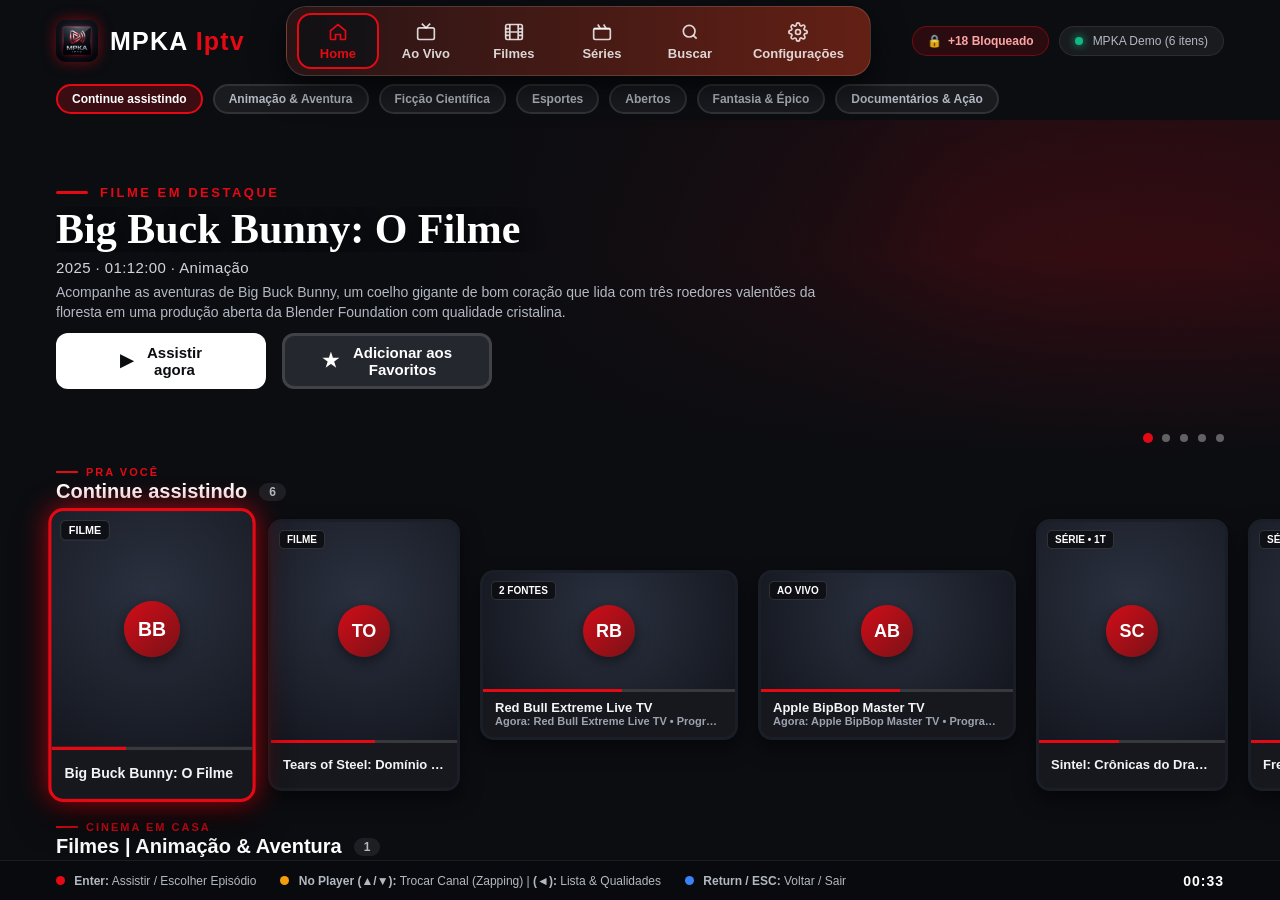
==== index.html @ 84d2d893 "Configure default GitHub OTA repository: mp-lavi/mpka-iptv" ====
<!DOCTYPE html>
<html lang="pt-BR">
<head>
    <meta charset="UTF-8">
    <meta name="viewport" content="width=1920, height=1080, initial-scale=1.0, maximum-scale=1.0, user-scalable=no">
    <title>MPKA Iptv - Smart Player Tizen OS</title>
    <link rel="icon" type="image/png" href="icon.png">
    <link rel="stylesheet" href="css/style.css">
    <!-- API Nativa Samsung Tizen AVPlay (carregada apenas quando rodando em TV Samsung) -->
    <script src="$WEBAPIS/webapis/webapis.js" onerror="window.__noTizenWebapis=true"></script>
    <!-- Biblioteca Hls.js via CDN seguro com fallback para <video> nativo em js/app.js -->
    <script src="https://cdn.jsdelivr.net/npm/hls.js@1.5.15/dist/hls.min.js"></script>
</head>
<body>
    <!-- Container Principal da Aplicação (1920x1080 Tizen Layout) -->
    <div id="app" class="app-container">

        <!-- TOPO COM IDENTIDADE MPKA IPTV + PÍLULA CENTRAL DE NAVEGAÇÃO -->
        <header id="top-bar" class="top-bar">
            <div class="brand">
                <img src="icon.png" alt="MPKA Iptv" class="brand-icon-img" onerror="this.style.display='none'">
                <span class="brand-logo">MPKA <span class="brand-accent">Iptv</span></span>
            </div>

            <!-- Pílula Central de Navegação (Home | Ao Vivo | Filmes | Séries | Buscar | Lista & PIN) -->
            <nav id="top-nav-pill" class="top-nav-pill" aria-label="Navegação Principal">
                <button class="nav-tab active" data-tab="home" data-top-index="0" tabindex="-1">
                    <svg class="tab-svg" viewBox="0 0 24 24" fill="none" stroke="currentColor" stroke-width="2">
                        <path d="M3 10.5L12 3l9 7.5V20a1 1 0 0 1-1 1h-5v-6H9v6H4a1 1 0 0 1-1-1v-9.5z"/>
                    </svg>
                    <span>Home</span>
                </button>

                <button class="nav-tab" data-tab="live" data-top-index="1" tabindex="-1">
                    <svg class="tab-svg" viewBox="0 0 24 24" fill="none" stroke="currentColor" stroke-width="2">
                        <rect x="2" y="7" width="20" height="14" rx="2"/>
                        <path d="M17 2l-5 5-5-5"/>
                    </svg>
                    <span>Ao Vivo</span>
                </button>

                <button class="nav-tab" data-tab="movies" data-top-index="2" tabindex="-1">
                    <svg class="tab-svg" viewBox="0 0 24 24" fill="none" stroke="currentColor" stroke-width="2">
                        <rect x="2" y="3" width="20" height="18" rx="2"/>
                        <path d="M7 3v18M17 3v18M2 8h5M2 12h20M2 16h5M17 8h5M17 16h5"/>
                    </svg>
                    <span>Filmes</span>
                </button>

                <button class="nav-tab" data-tab="series" data-top-index="3" tabindex="-1">
                    <svg class="tab-svg" viewBox="0 0 24 24" fill="none" stroke="currentColor" stroke-width="2">
                        <rect x="2" y="8" width="20" height="13" rx="2"/>
                        <path d="M2 8h20M7 3l3 5M14 3l3 5"/>
                    </svg>
                    <span>Séries</span>
                </button>

                <button class="nav-tab" data-tab="search" data-top-index="4" tabindex="-1">
                    <svg class="tab-svg" viewBox="0 0 24 24" fill="none" stroke="currentColor" stroke-width="2">
                        <circle cx="11" cy="11" r="7"/>
                        <path d="M20 20l-4.35-4.35"/>
                    </svg>
                    <span>Buscar</span>
                </button>

                <button class="nav-tab" data-tab="settings" data-top-index="5" tabindex="-1">
                    <svg class="tab-svg" viewBox="0 0 24 24" fill="none" stroke="currentColor" stroke-width="2">
                        <circle cx="12" cy="12" r="3"/>
                        <path d="M19.4 15a1.65 1.65 0 0 0 .33 1.82l.06.06a2 2 0 1 1-2.83 2.83l-.06-.06a1.65 1.65 0 0 0-1.82-.33 1.65 1.65 0 0 0-1 1.51V21a2 2 0 1 1-4 0v-.09A1.65 1.65 0 0 0 9 19.4a1.65 1.65 0 0 0-1.82.33l-.06.06a2 2 0 1 1-2.83-2.83l.06-.06a1.65 1.65 0 0 0 .33-1.82 1.65 1.65 0 0 0-1.51-1H3a2 2 0 1 1 0-4h.09A1.65 1.65 0 0 0 4.6 9a1.65 1.65 0 0 0-.33-1.82l-.06-.06a2 2 0 1 1 2.83-2.83l.06.06a1.65 1.65 0 0 0 1.82.33H9a1.65 1.65 0 0 0 1-1.51V3a2 2 0 1 1 4 0v.09a1.65 1.65 0 0 0 1 1.51 1.65 1.65 0 0 0 1.82-.33l.06-.06a2 2 0 1 1 2.83 2.83l-.06.06a1.65 1.65 0 0 0-.33 1.82V9c.26.6.77 1.02 1.51 1H21a2 2 0 1 1 0 4h-.09a1.65 1.65 0 0 0-1.51 1z"/>
                    </svg>
                    <span>Configurações</span>
                </button>
            </nav>

            <div class="top-right-status">
                <div id="parental-badge" class="parental-badge" title="Status do Controle Parental (+18)">
                    <span id="parental-icon">🔒</span>
                    <span id="parental-status-text">+18 Bloqueado</span>
                </div>

                <div id="playlist-indicator" class="playlist-indicator" title="Clique para abrir Configurações">
                    <span class="status-dot"></span>
                    <span id="playlist-status-text">MPKA Integrado</span>
                </div>
            </div>
        </header>

        <!-- BARRA DE BUSCA COM TECLADO VIRTUAL ON-SCREEN (D-PAD FRIENDLY PARA SMART TV) -->
        <div id="search-bar-container" class="search-bar-container hidden">
            <div class="search-box-wrapper">
                <span class="search-icon">🔍</span>
                <input
                    type="text"
                    id="search-input"
                    class="search-input"
                    placeholder="Use o teclado na tela abaixo (ou digite) para buscar canais, filmes e séries..."
                    autocomplete="off"
                />
                <span id="search-count-badge" class="search-count-badge">0 resultados</span>
            </div>
            <!-- Teclado Alfanumérico On-Screen para não travar com o IME nativo da TV -->
            <div id="onscreen-keyboard" class="onscreen-keyboard">
                <!-- Gerado dinamicamente em js/app.js -->
            </div>
        </div>

        <!-- BARRA DE FILTRO RÁPIDO DE CATEGORIAS (Pills Horizontais para pular direto p/ Esportes, 4K, etc.) -->
        <div id="category-Jump-bar" class="category-jump-bar">
            <!-- Preenchido dinamicamente por js/app.js -->
        </div>

        <!-- HERO BANNER DINÂMICO (Com Resumo EPG Ao Vivo + Botão Guia EPG / Episódios) -->
        <section id="hero-banner" class="hero-banner">
            <div id="hero-backdrop" class="hero-backdrop"></div>
            <div id="hero-backdrop-image" class="hero-backdrop-image"></div>
            <div class="hero-vignette"></div>

            <div class="hero-content">
                <div class="hero-kicker-row">
                    <span class="kicker-line"></span>
                    <span id="hero-kicker-text" class="kicker-text">EM DESTAQUE</span>
                    <span id="hero-fav-pill" class="hero-fav-pill hidden">★ FAVORITO</span>
                    <span id="hero-resume-pill" class="hero-resume-pill hidden">⏱ CONTINUAR DE ONDE PAROU</span>
                    <span id="hero-adult-pill" class="hero-adult-pill hidden">🔞 CONTEÚDO +18</span>
                </div>

                <h1 id="hero-title" class="hero-title">Big Buck Bunny: O Filme</h1>

                <div id="hero-meta-line" class="hero-meta-line">
                    2025 · 01:12:00 · Animação & Aventura
                </div>

                <!-- Box de Programação EPG em Tempo Real (Visível para Canais Ao Vivo) -->
                <div id="hero-epg-strip" class="hero-epg-strip hidden">
                    <div class="epg-now-row">
                        <span class="epg-tag-now">AGORA</span>
                        <span id="hero-epg-now-title" class="epg-now-title">Programação Ao Vivo</span>
                        <span id="hero-epg-now-time" class="epg-now-time">09:00 - 10:00</span>
                    </div>
                    <div class="epg-bar-track">
                        <div id="hero-epg-bar-fill" class="epg-bar-fill" style="width: 45%;"></div>
                    </div>
                    <div class="epg-next-row">
                        <span class="epg-tag-next">A SEGUIR:</span>
                        <span id="hero-epg-next-title" class="epg-next-title">Próximo Programa</span>
                    </div>
                </div>

                <p id="hero-synopsis" class="hero-synopsis">
                    Navegue pelos canais, filmes e séries com as setas direcionais do controle remoto e pressione OK/Enter para assistir em tela cheia.
                </p>

                <!-- Botões de Ação Estilo Imagem de Referência -->
                <div class="hero-cta-row">
                    <button id="btn-hero-play" class="hero-btn hero-btn-primary" tabindex="-1">
                        <span class="play-triangle">▶</span>
                        <span id="hero-play-btn-text">Assistir<br>agora</span>
                    </button>

                    <button id="btn-hero-secondary" class="hero-btn hero-btn-secondary" tabindex="-1">
                        <span class="info-circle" id="hero-sec-icon">ⓘ</span>
                        <span id="hero-sec-btn-text">Programação<br>& Favoritos</span>
                    </button>
                </div>
            </div>

            <!-- Indicadores de página (dots à direita do Hero) -->
            <div class="hero-dots" id="hero-dots">
                <span class="h-dot active"></span>
                <span class="h-dot"></span>
                <span class="h-dot"></span>
                <span class="h-dot"></span>
                <span class="h-dot"></span>
            </div>
        </section>

        <!-- CORPO: CARROSSÉIS HORIZONTAIS (Rows por Categoria) -->
        <main id="catalog-viewport" class="catalog-viewport">
            <div id="section-loading" class="section-loading hidden">
                <div class="spinner-ring"></div>
                <span id="section-loading-text">Carregando catálogo...</span>
            </div>

            <div id="rows-wrapper" class="rows-wrapper">
                <!-- Preenchido dinamicamente por js/app.js -->
            </div>
        </main>

        <!-- RODAPÉ DE TELEMETRIA DO CONTROLE REMOTO -->
        <footer class="bottom-bar">
            <div class="remote-legend">
                <span><span class="dot red"></span> <strong>Enter:</strong> Assistir / Escolher Episódio</span>
                <span><span class="dot yellow"></span> <strong>No Player (▲/▼):</strong> Trocar Canal (Zapping) | <strong>(◄):</strong> Lista & Qualidades</span>
                <span><span class="dot blue"></span> <strong>Return / ESC:</strong> Voltar / Sair</span>
            </div>
            <div id="clock-display" class="clock-display">--:--</div>
        </footer>
    </div>

    <!-- MODAL DE TEMPORADAS E EPISÓDIOS (AGRUPAMENTO DE SÉRIES) -->
    <div id="series-modal" class="modal-backdrop hidden" aria-hidden="true">
        <div class="series-dialog">
            <div class="series-modal-header">
                <div class="series-header-meta">
                    <span class="epg-modal-kicker">TEMPORADAS & EPISÓDIOS</span>
                    <h2 id="series-modal-title" class="epg-modal-title">Nome da Série</h2>
                    <p id="series-modal-subtitle" class="modal-subtitle">Escolha a temporada acima e pressione Enter no episódio para assistir.</p>
                </div>
                <button id="btn-series-fav" class="modal-btn modal-btn-secondary series-fav-btn">★ Favoritar Série</button>
            </div>

            <!-- Pílulas de Temporadas (T1, T2, T3...) -->
            <div id="series-seasons-bar" class="series-seasons-bar"></div>

            <!-- Lista de Episódios da Temporada Ativa -->
            <div id="series-episodes-list" class="series-episodes-list"></div>

            <div class="epg-modal-actions">
                <button id="btn-series-close" class="modal-btn modal-btn-ghost">
                    Fechar (Voltar / ESC)
                </button>
            </div>
        </div>
    </div>

    <!-- CENTRAL DE CONFIGURAÇÕES (Lista IPTV + EPG + Auto-Atualização GitHub OTA + Controle Parental) -->
    <div id="settings-modal" class="modal-backdrop hidden" aria-hidden="true">
        <div class="modal-dialog settings-dialog-wide">
            <div class="modal-header">
                <div>
                    <h2 class="modal-title">⚙️ Configurações — MPKA Iptv</h2>
                    <p class="modal-subtitle">Gerencie sua Lista IPTV (Ao Vivo, Filmes, Séries & EPG), Controle Parental (+18) e Atualizações Automáticas direto pelo GitHub.</p>
                </div>
                <div class="settings-version-badges">
                    <span id="settings-version-badge" class="modal-badge">Versão v2.3.0</span>
                    <span id="settings-ota-badge" class="modal-badge badge-ota">Fábrica / OTA Pronto</span>
                </div>
            </div>

            <div class="settings-grid">
                <!-- COLUNA ESQUERDA: LISTA IPTV M3U / XTREAM & EPG -->
                <div class="settings-card-panel">
                    <div class="settings-panel-header">
                        <span class="settings-panel-icon">📺</span>
                        <h3 class="settings-panel-title">Lista de Canais IPTV & Guia EPG</h3>
                    </div>

                    <label class="field-label" for="input-m3u-url">1. URL da Lista IPTV (.m3u, .m3u8 ou link curto SS-IPTV / Xtream)</label>
                    <input
                        type="url"
                        id="input-m3u-url"
                        class="modal-input"
                        placeholder="http://ubkeqzg.biz/ss-ts/586960/jxkChq"
                        autocomplete="off"
                    />

                    <label class="field-label" for="input-epg-url">2. URL do Guia de Programação EPG (XMLTV — automático p/ Xtream)</label>
                    <input
                        type="url"
                        id="input-epg-url"
                        class="modal-input"
                        placeholder="http://ubkeqzg.biz:80/xmltv.php?username=586960&password=jxkChq"
                        autocomplete="off"
                    />

                    <label class="field-label" for="input-m3u-raw">3. Ou cole o texto bruto da lista (#EXTM3U / #EXTINF...)</label>
                    <textarea
                        id="input-m3u-raw"
                        class="modal-textarea"
                        rows="2"
                        placeholder="#EXTM3U&#10;#EXTINF:-1 group-title=&quot;Esportes&quot;,Meu Canal&#10;https://meu-stream.com/live.m3u8"
                    ></textarea>

                    <div class="parental-settings-row">
                        <button id="btn-refresh-playlist" class="modal-btn modal-btn-secondary">
                            🔄 Atualizar Lista & EPG Agora
                        </button>
                        <button id="btn-restore-default" class="modal-btn modal-btn-secondary">
                            🎞️ Restaurar Demo
                        </button>
                    </div>
                </div>

                <!-- COLUNA DIREITA: AUTO-ATUALIZAÇÃO GITHUB (OTA) & CONTROLE PARENTAL -->
                <div class="settings-card-panel">
                    <div class="settings-panel-header">
                        <span class="settings-panel-icon">☁️</span>
                        <h3 class="settings-panel-title">Atualização do App (GitHub OTA)</h3>
                    </div>

                    <label class="field-label" for="input-github-repo">Repositório GitHub (Configurado: <code>mp-lavi/mpka-iptv</code>)</label>
                    <input
                        type="url"
                        id="input-github-repo"
                        class="modal-input"
                        value="mp-lavi/mpka-iptv"
                        placeholder="mp-lavi/mpka-iptv"
                        autocomplete="off"
                    />

                    <div class="ota-buttons-stack">
                        <button id="btn-check-ota" class="modal-btn modal-btn-ota">
                            🚀 Buscar e Atualizar App pelo GitHub Agora
                        </button>
                        <div class="parental-settings-row">
                            <button id="btn-toggle-autoota" class="modal-btn modal-btn-secondary">
                                🔁 Auto-Atualizar ao Abrir: ATIVADO
                            </button>
                            <button id="btn-reset-ota" class="modal-btn modal-btn-ghost">
                                🧹 Versão de Fábrica
                            </button>
                        </div>
                    </div>

                    <div class="settings-panel-header settings-panel-divider">
                        <span class="settings-panel-icon">🔞</span>
                        <h3 class="settings-panel-title">Controle Parental (+18)</h3>
                    </div>

                    <div class="parental-settings-row">
                        <button id="btn-change-pin" class="modal-btn modal-btn-secondary">
                            🔑 Alterar PIN (Padrão: 0000)
                        </button>
                        <button id="btn-lock-adult-now" class="modal-btn modal-btn-secondary">
                            🔒 Bloquear +18 Agora
                        </button>
                    </div>
                </div>
            </div>

            <div id="modal-feedback" class="modal-feedback">
                Dica: Use as setas ▲/▼/◄/► para navegar pelas Configurações. Configure seu repositório GitHub para atualizar sem cabos ou PC!
            </div>

            <div class="modal-actions">
                <button id="btn-save-m3u" class="modal-btn modal-btn-primary">
                    💾 Salvar Configurações & Carregar Lista
                </button>
                <button id="btn-close-modal" class="modal-btn modal-btn-ghost">
                    ✖ Fechar Configurações (Voltar)
                </button>
            </div>
        </div>
    </div>

    <!-- MODAL DE PIN DO CONTROLE DE PAIS (TECLADO NUMÉRICO 4 DÍGITOS PARA CONTROLE REMOTO) -->
    <div id="pin-modal" class="modal-backdrop hidden" aria-hidden="true">
        <div class="pin-dialog">
            <div class="pin-lock-badge">🔞 CONTROLE DE PAIS — MPKA IPTV</div>
            <h2 id="pin-modal-title" class="pin-title">Digite o PIN de 4 Dígitos</h2>
            <p id="pin-modal-subtitle" class="pin-subtitle">
                Conteúdo restrito para maiores de 18 anos. Use o teclado na tela ou os números do controle remoto (PIN padrão: <strong>0000</strong>).
            </p>

            <div class="pin-boxes">
                <div class="pin-box" id="pin-box-0"></div>
                <div class="pin-box" id="pin-box-1"></div>
                <div class="pin-box" id="pin-box-2"></div>
                <div class="pin-box" id="pin-box-3"></div>
            </div>

            <div id="pin-error-msg" class="pin-error-msg"></div>

            <div class="pin-keypad" id="pin-keypad">
                <button class="pin-key" data-key="1">1</button>
                <button class="pin-key" data-key="2">2</button>
                <button class="pin-key" data-key="3">3</button>
                <button class="pin-key" data-key="4">4</button>
                <button class="pin-key" data-key="5">5</button>
                <button class="pin-key" data-key="6">6</button>
                <button class="pin-key" data-key="7">7</button>
                <button class="pin-key" data-key="8">8</button>
                <button class="pin-key" data-key="9">9</button>
                <button class="pin-key pin-key-action" data-key="clear">Limpar</button>
                <button class="pin-key" data-key="0">0</button>
                <button class="pin-key pin-key-action" data-key="cancel">Cancelar</button>
            </div>
        </div>
    </div>

    <!-- MODAL DE GUIA DE PROGRAMAÇÃO DETALHADO (EPG DOS CANAIS AO VIVO) -->
    <div id="epg-modal" class="modal-backdrop hidden" aria-hidden="true">
        <div class="epg-dialog">
            <div class="epg-modal-header">
                <div>
                    <span class="epg-modal-kicker">GUIA ELETRÔNICO DE PROGRAMAÇÃO (EPG)</span>
                    <h2 id="epg-modal-channel-title" class="epg-modal-title">Nome do Canal</h2>
                </div>
                <span id="epg-source-badge" class="modal-badge">XMLTV EPG</span>
            </div>

            <div id="epg-schedule-list" class="epg-schedule-list"></div>

            <div class="epg-modal-actions">
                <button id="btn-epg-watch" class="modal-btn modal-btn-primary" data-epg-index="0">
                    ▶ Assistir Canal Agora
                </button>
                <button id="btn-epg-fav" class="modal-btn modal-btn-secondary" data-epg-index="1">
                    ★ Alternar Favorito
                </button>
                <button id="btn-epg-close" class="modal-btn modal-btn-ghost" data-epg-index="2">
                    Fechar Guia (ESC / Return)
                </button>
            </div>
        </div>
    </div>

    <!-- PLAYER DE VÍDEO EM TELA CHEIA (Controles Multimídia Estilo Netflix: Play/Pause, Barra de Tempo, Legendas, Proporção 16:9/Zoom, Zapping e Qualidades) -->
    <div id="player-screen" class="player-screen hidden" aria-hidden="true">
        <!-- Objeto AVPlay Nativo Samsung Tizen -->
        <object id="av-player" type="application/avplayer" class="av-player-object hidden"></object>
        <video id="video-element" class="video-element" playsinline crossorigin="anonymous"></video>

        <!-- Caixa de Legendas Customizadas para TV (Alto Contraste) -->
        <div id="player-subtitle-box" class="player-subtitle-box hidden"></div>

        <!-- Toast Central de Feedback Rápido (Play, Pause, +15s, -15s, Proporção, Legendas) -->
        <div id="player-action-toast" class="player-action-toast hidden">
            <span id="player-toast-icon" class="player-toast-icon">▶</span>
            <span id="player-toast-text" class="player-toast-text">Reproduzindo</span>
        </div>

        <!-- Gaveta Lateral de Zapping Rápido (Abre com Seta ◄ em Canais Ao Vivo ou botão Lista) -->
        <aside id="player-channel-drawer" class="player-channel-drawer hidden">
            <div class="drawer-header">
                <span class="drawer-kicker">TROCA RÁPIDA (ZAPPING)</span>
                <h3 id="drawer-category-title" class="drawer-title">Canais da Categoria</h3>
            </div>
            <div id="drawer-channel-list" class="drawer-channel-list"></div>
            <div class="drawer-footer">Use ▲/▼ e Enter para trocar • ► para fechar</div>
        </aside>

        <!-- Indicador Central de Carregamento / Buffer -->
        <div id="player-spinner" class="player-spinner hidden">
            <div class="spinner-ring"></div>
            <span id="player-spinner-text">Conectando ao stream...</span>
        </div>

        <!-- Overlay de Controles Multimídia Estilo Netflix -->
        <div id="player-overlay" class="player-overlay">
            <div class="player-top-hud">
                <div class="player-top-left">
                    <div class="live-badge" id="player-type-badge">
                        <span class="live-pulse"></span> <span id="player-type-text">AO VIVO</span>
                    </div>
                    <!-- Pílulas de Qualidade (4K / FHD / HD / SD) para o mesmo canal -->
                    <div id="player-variants-bar" class="player-variants-bar"></div>
                </div>
                <div class="player-top-right">
                    <span id="player-aspect-badge" class="engine-badge">PROPORÇÃO: ORIGINAL</span>
                    <span id="player-sub-badge" class="engine-badge">LEGENDA: AUTO</span>
                    <div id="player-engine-tag" class="engine-badge">HLS.JS ENGINE</div>
                </div>
            </div>

            <div class="player-bottom-hud netflix-player-hud">
                <!-- Linha 1: Cabeçalho e Metadados do Filme/Série/Canal -->
                <div class="player-meta-header">
                    <div class="player-channel-meta">
                        <div class="player-channel-Category" id="player-channel-group">CATEGORIA</div>
                        <h2 class="player-channel-title" id="player-channel-name">Nome do Canal</h2>

                        <!-- Linha EPG ou Progresso de Retomada VOD dentro do Player -->
                        <div id="player-epg-info" class="player-epg-info">
                            <span class="player-epg-now" id="player-epg-now">Agora: Programação Ao Vivo</span>
                            <span class="player-epg-next" id="player-epg-next">A seguir: Próximo Programa</span>
                        </div>
                    </div>

                    <div class="player-status-cluster">
                        <div class="player-status-row">
                            <span id="player-buffer-status" class="player-status-pill">Inicializando buffer...</span>
                            <span id="player-resolution-info" class="player-resolution-pill">AUTO ABR</span>
                        </div>
                        <div class="player-exit-notice">
                            <span class="back-icon">↩</span>
                            <span><strong>Voltar</strong> para sair</span>
                        </div>
                    </div>
                </div>

                <!-- Linha 2: Barra de Progresso / Scrubber Estilo Netflix (Para Filmes e Séries VOD) -->
                <div id="player-timeline-row" class="player-timeline-row" tabindex="-1">
                    <span id="player-time-current" class="player-time-label">00:00</span>
                    <div id="player-seekbar-track" class="player-seekbar-track">
                        <div id="player-seekbar-buffer" class="player-seekbar-buffer" style="width: 0%;"></div>
                        <div id="player-seekbar-fill" class="player-seekbar-fill" style="width: 0%;">
                            <span class="player-seekbar-thumb"></span>
                        </div>
                    </div>
                    <span id="player-time-duration" class="player-time-label">00:00</span>
                </div>

                <!-- Linha 3: Barra de Botões Multimídia Interativos (Navegáveis por Setas ◄ / ► e Enter) -->
                <div id="player-controls-bar" class="player-controls-bar">
                    <button id="pbtn-playpause" class="player-ctrl-btn player-ctrl-primary" data-action="playpause">
                        <span id="pbtn-playpause-icon" class="pctrl-icon">⏸</span>
                        <span id="pbtn-playpause-label" class="pctrl-label">Pausar</span>
                    </button>

                    <button id="pbtn-rew" class="player-ctrl-btn" data-action="rewind">
                        <span class="pctrl-icon">⏪</span>
                        <span class="pctrl-label">-15s</span>
                    </button>

                    <button id="pbtn-fwd" class="player-ctrl-btn" data-action="forward">
                        <span class="pctrl-icon">⏩</span>
                        <span class="pctrl-label">+15s</span>
                    </button>

                    <button id="pbtn-restart" class="player-ctrl-btn" data-action="restart">
                        <span class="pctrl-icon">⏮</span>
                        <span class="pctrl-label">Do Início</span>
                    </button>

                    <button id="pbtn-nextep" class="player-ctrl-btn hidden" data-action="nextep">
                        <span class="pctrl-icon">⏭</span>
                        <span class="pctrl-label">Próx. Episódio</span>
                    </button>

                    <button id="pbtn-subtitles" class="player-ctrl-btn" data-action="subtitles">
                        <span class="pctrl-icon">💬</span>
                        <span id="pbtn-subtitles-label" class="pctrl-label">Legendas: Off</span>
                    </button>

                    <button id="pbtn-aspect" class="player-ctrl-btn" data-action="aspect">
                        <span class="pctrl-icon">📐</span>
                        <span id="pbtn-aspect-label" class="pctrl-label">Tela: Original</span>
                    </button>

                    <button id="pbtn-quality" class="player-ctrl-btn" data-action="quality">
                        <span class="pctrl-icon">🎚️</span>
                        <span id="pbtn-quality-label" class="pctrl-label">Fonte / Qualidade</span>
                    </button>

                    <button id="pbtn-drawer" class="player-ctrl-btn" data-action="drawer">
                        <span class="pctrl-icon">📺</span>
                        <span id="pbtn-drawer-label" class="pctrl-label">Lista</span>
                    </button>
                </div>
            </div>
        </div>
    </div>

    <!-- Bootloader OTA (carrega atualizações do GitHub OTA ou arquivos de fábrica) -->
    <script src="js/ota-loader.js"></script>
</body>
</html>
---- css/style.css ----
/**
 * MPKA Iptv - Folha de Estilos Completa (Smart TV 1920x1080)
 * Inclui Dock Superior, Filtro de Categorias, Teclado Virtual de Busca, Modal de Temporadas/Episódios,
 * Gaveta de Zapping no Player, Seletor de Qualidades (4K/FHD/HD/SD) e Controle Parental (+18)
 */

:root {
    --bg-primary: #0b0d11;
    --bg-elevated: #161920;
    --bg-card: #1a1e26;
    --bg-glass: rgba(20, 23, 30, 0.90);
    --accent-red: #e50914;
    --accent-red-glow: rgba(229, 9, 20, 0.72);
    --text-main: #ffffff;
    --text-secondary: #b3b8c2;
    --text-muted: #6b7280;
    --border-subtle: rgba(255, 255, 255, 0.08);
    --radius-sm: 8px;
    --radius-md: 14px;
    --radius-lg: 18px;
    --poster-width: 192px;
    --poster-height: 272px;
    --live-card-width: 258px;
    --live-card-height: 170px;
    --card-gap: 20px;
    --transition-fast: 190ms cubic-bezier(0.22, 1, 0.36, 1);
    --transition-smooth: 300ms cubic-bezier(0.22, 1, 0.36, 1);
}

* {
    box-sizing: border-box;
    margin: 0;
    padding: 0;
    user-select: none;
    -webkit-user-select: none;
}

html, body {
    width: 100vw;
    height: 100vh;
    overflow: hidden;
    background-color: var(--bg-primary);
    color: var(--text-main);
    font-family: 'Segoe UI', Roboto, 'Helvetica Neue', Arial, sans-serif;
    -webkit-font-smoothing: antialiased;
}

.hidden {
    display: none !important;
}

.app-container {
    display: flex;
    flex-direction: column;
    width: 100vw;
    height: 100vh;
    background-color: var(--bg-primary);
    position: relative;
    overflow: hidden;
}

/* ==========================================================================
   BARRA DO TOPO + IDENTIDADE MPKA IPTV + PÍLULA CENTRAL
   ========================================================================== */
.top-bar {
    position: relative;
    height: 82px;
    padding: 0 56px;
    display: flex;
    align-items: center;
    justify-content: space-between;
    z-index: 30;
    background: linear-gradient(180deg, rgba(11, 13, 17, 0.96) 0%, rgba(11, 13, 17, 0.0) 100%);
    flex-shrink: 0;
}

.brand {
    display: flex;
    align-items: center;
    gap: 12px;
}

.brand-icon-img {
    width: 42px;
    height: 42px;
    border-radius: 10px;
    object-fit: cover;
    box-shadow: 0 0 14px rgba(229, 9, 20, 0.5);
}

.brand-logo {
    font-size: 25px;
    font-weight: 900;
    letter-spacing: 1.2px;
    color: #ffffff;
}

.brand-accent {
    color: var(--accent-red);
}

.top-nav-pill {
    display: flex;
    align-items: center;
    gap: 6px;
    padding: 6px 10px;
    border-radius: 20px;
    background: linear-gradient(90deg, rgba(45, 22, 22, 0.88) 0%, rgba(115, 36, 22, 0.85) 100%);
    border: 1px solid rgba(255, 255, 255, 0.14);
    box-shadow: 0 12px 32px rgba(0, 0, 0, 0.65);
    backdrop-filter: blur(12px);
}

.nav-tab {
    display: flex;
    flex-direction: column;
    align-items: center;
    justify-content: center;
    gap: 4px;
    min-width: 82px;
    height: 56px;
    padding: 6px 14px;
    border-radius: 14px;
    background: transparent;
    border: 2.5px solid transparent;
    color: rgba(255, 255, 255, 0.82);
    font-size: 13px;
    font-weight: 600;
    cursor: pointer;
    outline: none;
    transition: transform var(--transition-fast), border-color var(--transition-fast), background-color var(--transition-fast), color var(--transition-fast), box-shadow var(--transition-fast);
}

.tab-svg {
    width: 20px;
    height: 20px;
    stroke: currentColor;
}

.nav-tab.active {
    background: rgba(15, 17, 22, 0.78);
    color: var(--accent-red);
    border-color: var(--accent-red);
}

.nav-tab.focused {
    transform: scale(1.08);
    background: rgba(15, 17, 22, 0.95);
    color: #ffffff;
    border-color: var(--accent-red);
    box-shadow: 0 0 22px var(--accent-red-glow);
}

.top-right-status {
    display: flex;
    align-items: center;
    gap: 10px;
}

.parental-badge {
    display: flex;
    align-items: center;
    gap: 6px;
    background: rgba(229, 9, 20, 0.14);
    border: 1px solid rgba(229, 9, 20, 0.4);
    padding: 7px 14px;
    border-radius: 999px;
    font-size: 12px;
    font-weight: 700;
    color: #fca5a5;
}

.parental-badge.unlocked {
    background: rgba(16, 185, 129, 0.14);
    border-color: rgba(16, 185, 129, 0.45);
    color: #6ee7b7;
}

.playlist-indicator {
    display: flex;
    align-items: center;
    gap: 10px;
    background: rgba(255, 255, 255, 0.06);
    border: 1px solid var(--border-subtle);
    padding: 7px 15px;
    border-radius: 999px;
    font-size: 12px;
    color: var(--text-secondary);
}

.status-dot {
    width: 8px;
    height: 8px;
    border-radius: 50%;
    background-color: #10b981;
    box-shadow: 0 0 8px #10b981;
}

/* ==========================================================================
   BARRA DE BUSCA + TECLADO VIRTUAL ON-SCREEN (SMART TV)
   ========================================================================== */
.search-bar-container {
    padding: 2px 56px 8px 56px;
    z-index: 26;
    display: flex;
    flex-direction: column;
    gap: 8px;
}

.search-box-wrapper {
    display: flex;
    align-items: center;
    gap: 14px;
    background: #141820;
    border: 2px solid rgba(255, 255, 255, 0.15);
    border-radius: var(--radius-md);
    padding: 8px 18px;
}

.search-box-wrapper.focused-within {
    border-color: var(--accent-red);
    box-shadow: 0 0 18px var(--accent-red-glow);
}

.search-input {
    flex: 1;
    background: transparent;
    border: none;
    color: #ffffff;
    font-size: 17px;
    outline: none;
}

.search-count-badge {
    font-size: 12px;
    font-weight: 700;
    color: var(--text-secondary);
    background: rgba(255, 255, 255, 0.08);
    padding: 4px 12px;
    border-radius: 999px;
}

.onscreen-keyboard {
    display: flex;
    flex-wrap: wrap;
    align-items: center;
    gap: 6px;
}

.osk-key {
    min-width: 40px;
    height: 36px;
    padding: 0 10px;
    border-radius: 8px;
    background: #1c212b;
    border: 2px solid rgba(255, 255, 255, 0.1);
    color: #f3f4f6;
    font-size: 13px;
    font-weight: 800;
    cursor: pointer;
    display: flex;
    align-items: center;
    justify-content: center;
    transition: transform var(--transition-fast), background-color var(--transition-fast), border-color var(--transition-fast);
}

.osk-key.osk-wide {
    min-width: 84px;
    background: #252b38;
}

.osk-key.focused {
    transform: scale(1.1);
    background: var(--accent-red);
    border-color: #ffffff;
    box-shadow: 0 0 16px var(--accent-red-glow);
}

/* ==========================================================================
   BARRA DE FILTRO RÁPIDO DE CATEGORIAS (JUMP PILLS)
   ========================================================================== */
.category-jump-bar {
    display: flex;
    align-items: center;
    gap: 10px;
    padding: 2px 56px 6px 56px;
    overflow-x: hidden;
    z-index: 25;
    flex-shrink: 0;
}

.cat-pill {
    padding: 6px 14px;
    border-radius: 999px;
    background: rgba(255, 255, 255, 0.06);
    border: 2px solid rgba(255, 255, 255, 0.1);
    color: var(--text-secondary);
    font-size: 12px;
    font-weight: 700;
    white-space: nowrap;
    cursor: pointer;
    transition: transform var(--transition-fast), border-color var(--transition-fast), background-color var(--transition-fast), color var(--transition-fast);
}

.cat-pill.active {
    background: rgba(229, 9, 20, 0.22);
    border-color: var(--accent-red);
    color: #ffffff;
}

.cat-pill.focused {
    transform: scale(1.08);
    background: var(--accent-red);
    border-color: #ffffff;
    color: #ffffff;
    box-shadow: 0 0 18px var(--accent-red-glow);
}

/* ==========================================================================
   HERO BANNER DINÂMICO + STRIP EPG
   ========================================================================== */
.hero-banner {
    position: relative;
    height: 38vh;
    min-height: 300px;
    max-height: 410px;
    padding: 8px 56px 16px 56px;
    display: flex;
    align-items: center;
    justify-content: space-between;
    overflow: hidden;
    flex-shrink: 0;
}

.hero-backdrop {
    position: absolute;
    inset: 0;
    background: radial-gradient(circle at 75% 25%, rgba(229, 9, 20, 0.38) 0%, rgba(11, 13, 17, 0.98) 72%);
    transition: background 400ms ease;
    z-index: 1;
}

.hero-backdrop-image {
    position: absolute;
    top: -10%;
    right: 0;
    width: 62%;
    height: 120%;
    background-size: cover;
    background-position: center 25%;
    opacity: 0.35;
    filter: blur(2px) saturate(1.15);
    transition: background-image 350ms ease, filter 250ms ease;
    z-index: 1;
}

.hero-backdrop-image.blurred-adult {
    filter: blur(28px) brightness(0.4);
}

.hero-vignette {
    position: absolute;
    inset: 0;
    background: linear-gradient(90deg, #0b0d11 0%, #0b0d11 32%, rgba(11, 13, 17, 0.74) 65%, rgba(11, 13, 17, 0.25) 100%),
                linear-gradient(180deg, rgba(11, 13, 17, 0.3) 0%, rgba(11, 13, 17, 0.0) 40%, #0b0d11 100%);
    z-index: 2;
}

.hero-content {
    position: relative;
    z-index: 3;
    max-width: 66%;
    display: flex;
    flex-direction: column;
    gap: 7px;
}

.hero-kicker-row {
    display: flex;
    align-items: center;
    gap: 12px;
}

.kicker-line {
    width: 32px;
    height: 3px;
    background-color: var(--accent-red);
    border-radius: 2px;
}

.kicker-text {
    font-size: 13px;
    font-weight: 800;
    letter-spacing: 2.5px;
    color: var(--accent-red);
    text-transform: uppercase;
}

.hero-fav-pill {
    background-color: rgba(245, 158, 11, 0.2);
    border: 1px solid #f59e0b;
    color: #fbbf24;
    font-size: 11px;
    font-weight: 800;
    padding: 2px 8px;
    border-radius: 4px;
}

.hero-resume-pill {
    background-color: rgba(16, 185, 129, 0.2);
    border: 1px solid #10b981;
    color: #6ee7b7;
    font-size: 11px;
    font-weight: 800;
    padding: 2px 8px;
    border-radius: 4px;
}

.hero-adult-pill {
    background-color: rgba(229, 9, 20, 0.25);
    border: 1px solid var(--accent-red);
    color: #fca5a5;
    font-size: 11px;
    font-weight: 800;
    padding: 2px 8px;
    border-radius: 4px;
}

.hero-title {
    font-size: 42px;
    font-weight: 900;
    line-height: 1.08;
    color: #ffffff;
    font-family: Georgia, 'Times New Roman', 'Segoe UI', serif;
    text-shadow: 0 6px 24px rgba(0, 0, 0, 0.85);
    white-space: nowrap;
    overflow: hidden;
    text-overflow: ellipsis;
}

.hero-meta-line {
    font-size: 15px;
    font-weight: 500;
    color: #d1d5db;
    letter-spacing: 0.4px;
}

.hero-epg-strip {
    background: rgba(22, 26, 34, 0.84);
    border: 1px solid rgba(255, 255, 255, 0.12);
    border-left: 4px solid var(--accent-red);
    border-radius: 10px;
    padding: 7px 14px;
    display: flex;
    flex-direction: column;
    gap: 4px;
    max-width: 680px;
}

.epg-now-row {
    display: flex;
    align-items: center;
    gap: 10px;
}

.epg-tag-now {
    background: var(--accent-red);
    color: #fff;
    font-size: 10px;
    font-weight: 800;
    padding: 2px 6px;
    border-radius: 4px;
}

.epg-now-title {
    font-size: 14px;
    font-weight: 700;
    color: #ffffff;
    flex: 1;
    white-space: nowrap;
    overflow: hidden;
    text-overflow: ellipsis;
}

.epg-now-time {
    font-size: 12px;
    font-weight: 700;
    color: var(--text-secondary);
}

.epg-bar-track {
    width: 100%;
    height: 4px;
    background: rgba(255, 255, 255, 0.12);
    border-radius: 2px;
    overflow: hidden;
}

.epg-bar-fill {
    height: 100%;
    background: var(--accent-red);
}

.epg-next-row {
    display: flex;
    align-items: center;
    gap: 8px;
    font-size: 12px;
    color: var(--text-secondary);
}

.epg-tag-next {
    font-weight: 800;
    color: #9ca3af;
}

.epg-next-title {
    white-space: nowrap;
    overflow: hidden;
    text-overflow: ellipsis;
}

.hero-synopsis {
    font-size: 14px;
    line-height: 1.38;
    color: var(--text-secondary);
    max-width: 760px;
    display: -webkit-box;
    -webkit-line-clamp: 2;
    -webkit-box-orient: vertical;
    overflow: hidden;
}

.hero-cta-row {
    display: flex;
    align-items: center;
    gap: 16px;
    margin-top: 4px;
}

.hero-btn {
    display: flex;
    align-items: center;
    justify-content: center;
    gap: 14px;
    min-width: 210px;
    height: 56px;
    padding: 0 22px;
    border-radius: 12px;
    border: 3px solid transparent;
    font-size: 15px;
    font-weight: 700;
    line-height: 1.15;
    text-align: center;
    cursor: pointer;
    outline: none;
    transition: transform var(--transition-fast), border-color var(--transition-fast), box-shadow var(--transition-fast);
}

.hero-btn-primary {
    background-color: #ffffff;
    color: #0b0d11;
}

.play-triangle {
    font-size: 17px;
    color: #0b0d11;
}

.hero-btn-secondary {
    background: rgba(45, 48, 56, 0.78);
    color: #ffffff;
    border-color: rgba(255, 255, 255, 0.12);
    backdrop-filter: blur(8px);
}

.info-circle {
    font-size: 19px;
    color: #ffffff;
}

.hero-btn.focused {
    transform: scale(1.08);
    border-color: var(--accent-red);
    box-shadow: 0 0 26px var(--accent-red-glow);
}

.hero-dots {
    position: absolute;
    right: 56px;
    bottom: 20px;
    z-index: 3;
    display: flex;
    align-items: center;
    gap: 10px;
}

.h-dot {
    width: 8px;
    height: 8px;
    border-radius: 50%;
    background: rgba(255, 255, 255, 0.35);
    transition: background-color 200ms ease, transform 200ms ease;
}

.h-dot.active {
    background: var(--accent-red);
    transform: scale(1.25);
}

/* ==========================================================================
   CORPO DE CATEGORIAS (CARROSSÉIS HORIZONTAIS)
   ========================================================================== */
.catalog-viewport {
    flex: 1;
    overflow: hidden;
    position: relative;
    padding: 4px 0 22px 0;
}

.section-loading {
    position: absolute;
    inset: 0;
    z-index: 25;
    background: rgba(11, 13, 17, 0.82);
    backdrop-filter: blur(6px);
    display: flex;
    flex-direction: column;
    align-items: center;
    justify-content: center;
    gap: 14px;
    font-size: 18px;
    font-weight: 600;
    color: #ffffff;
}

.rows-wrapper {
    display: flex;
    flex-direction: column;
    gap: 22px;
    transition: transform var(--transition-smooth);
    will-change: transform;
}

.category-row {
    display: flex;
    flex-direction: column;
    gap: 8px;
}

.row-header {
    display: flex;
    flex-direction: column;
    gap: 2px;
    padding: 0 56px;
}

.row-kicker {
    display: flex;
    align-items: center;
    gap: 8px;
    font-size: 11px;
    font-weight: 800;
    letter-spacing: 2px;
    color: var(--accent-red);
    text-transform: uppercase;
}

.row-kicker::before {
    content: '';
    width: 22px;
    height: 2px;
    background-color: var(--accent-red);
}

.row-title-wrap {
    display: flex;
    align-items: center;
    gap: 12px;
}

.row-title {
    font-size: 20px;
    font-weight: 800;
    color: #ffffff;
}

.row-count {
    font-size: 12px;
    font-weight: 700;
    color: var(--text-secondary);
    background: rgba(255, 255, 255, 0.08);
    padding: 2px 10px;
    border-radius: 999px;
}

.row-lock-pill {
    font-size: 11px;
    font-weight: 800;
    color: #fca5a5;
    background: rgba(229, 9, 20, 0.22);
    border: 1px solid var(--accent-red);
    padding: 2px 8px;
    border-radius: 6px;
}

.row-viewport {
    width: 100%;
    overflow: visible;
    padding: 8px 56px;
}

.row-track {
    display: flex;
    align-items: center;
    gap: var(--card-gap);
    transition: transform var(--transition-smooth);
    will-change: transform;
}

/* ==========================================================================
   CARDS (PÔSTERES, CANAIS AO VIVO COM QUALIDADES E SÉRIES AGRUPADAS)
   ========================================================================== */
.channel-card {
    width: var(--poster-width);
    height: var(--poster-height);
    flex-shrink: 0;
    border-radius: var(--radius-md);
    background-color: var(--bg-card);
    border: 3px solid transparent;
    position: relative;
    overflow: hidden;
    display: flex;
    flex-direction: column;
    justify-content: flex-end;
    cursor: pointer;
    box-shadow: 0 8px 20px rgba(0, 0, 0, 0.55);
    transition: transform var(--transition-fast), border-color var(--transition-fast), box-shadow var(--transition-fast);
}

.channel-card.card-live {
    width: var(--live-card-width);
    height: var(--live-card-height);
}

.channel-card.focused {
    transform: scale(1.08);
    border-color: var(--accent-red);
    box-shadow: 0 0 26px var(--accent-red-glow), 0 14px 32px rgba(0, 0, 0, 0.85);
    z-index: 10;
}

.card-poster-img {
    position: absolute;
    inset: 0;
    width: 100%;
    height: calc(100% - 48px);
    object-fit: cover;
    background: #14171f;
    transition: filter 250ms ease;
}

.channel-card.card-live .card-poster-img {
    object-fit: contain;
    padding: 18px 24px;
    background: radial-gradient(circle at center, #232834 0%, #151820 100%);
}

.channel-card.adult-locked .card-poster-img {
    filter: blur(18px) brightness(0.35);
}

.card-lock-overlay {
    position: absolute;
    top: 0;
    left: 0;
    width: 100%;
    height: calc(100% - 48px);
    z-index: 4;
    display: flex;
    flex-direction: column;
    align-items: center;
    justify-content: center;
    gap: 6px;
    background: rgba(11, 13, 17, 0.55);
    color: #fca5a5;
    font-size: 12px;
    font-weight: 800;
    letter-spacing: 1px;
}

.card-lock-overlay .lock-big-icon {
    font-size: 28px;
}

.card-fallback-art {
    position: absolute;
    top: 0;
    left: 0;
    width: 100%;
    height: calc(100% - 48px);
    display: flex;
    flex-direction: column;
    align-items: center;
    justify-content: center;
    gap: 8px;
    background: radial-gradient(circle at 50% 35%, #2b3140 0%, #14171f 100%);
}

.card-Avatar {
    width: 52px;
    height: 52px;
    border-radius: 50%;
    background: linear-gradient(135deg, rgba(229, 9, 20, 0.9), rgba(130, 15, 20, 0.9));
    display: flex;
    align-items: center;
    justify-content: center;
    font-size: 18px;
    font-weight: 800;
    color: #fff;
    box-shadow: 0 4px 14px rgba(0, 0, 0, 0.5);
}

.card-top-badges {
    position: absolute;
    top: 8px;
    left: 8px;
    right: 8px;
    z-index: 5;
    display: flex;
    align-items: center;
    justify-content: space-between;
    pointer-events: none;
}

.card-pill-tag {
    font-size: 10px;
    font-weight: 800;
    color: #ffffff;
    background: rgba(11, 13, 17, 0.82);
    padding: 3px 7px;
    border-radius: 5px;
    border: 1px solid rgba(255, 255, 255, 0.14);
}

.card-pill-tag.tag-adult {
    background: rgba(229, 9, 20, 0.85);
}

.card-fav-star {
    color: #fbbf24;
    font-size: 16px;
    text-shadow: 0 0 8px rgba(0, 0, 0, 0.9);
}

.card-footer-bar {
    position: relative;
    z-index: 5;
    width: 100%;
    height: 48px;
    background-color: #16181d;
    display: flex;
    flex-direction: column;
    justify-content: center;
    padding: 2px 12px;
}

.card-progress-track {
    position: absolute;
    top: 0;
    left: 0;
    right: 0;
    height: 3px;
    background: rgba(255, 255, 255, 0.14);
}

.card-progress-fill {
    height: 100%;
    background-color: var(--accent-red);
}

.card-title {
    font-size: 13px;
    font-weight: 700;
    color: #f3f4f6;
    white-space: nowrap;
    overflow: hidden;
    text-overflow: ellipsis;
}

.card-epg-subtitle {
    font-size: 11px;
    font-weight: 600;
    color: #9ca3af;
    white-space: nowrap;
    overflow: hidden;
    text-overflow: ellipsis;
}

/* ==========================================================================
   MODAL DE TEMPORADAS E EPISÓDIOS (AGRUPAMENTO DE SÉRIES)
   ========================================================================== */
.series-dialog {
    width: 900px;
    max-height: 84vh;
    background-color: var(--bg-elevated);
    border: 1px solid rgba(255, 255, 255, 0.16);
    border-radius: var(--radius-lg);
    padding: 30px 36px;
    box-shadow: 0 28px 65px rgba(0, 0, 0, 0.92);
    display: flex;
    flex-direction: column;
    gap: 16px;
}

.series-modal-header {
    display: flex;
    align-items: flex-start;
    justify-content: space-between;
    gap: 16px;
}

.series-fav-btn {
    flex: 0 0 auto;
    padding: 10px 18px;
}

.series-seasons-bar {
    display: flex;
    align-items: center;
    gap: 10px;
    overflow-x: auto;
    padding-bottom: 4px;
}

.season-pill {
    padding: 8px 18px;
    border-radius: 10px;
    background: #232834;
    border: 2px solid rgba(255, 255, 255, 0.1);
    color: #e5e7eb;
    font-size: 14px;
    font-weight: 800;
    cursor: pointer;
    white-space: nowrap;
    transition: transform var(--transition-fast), border-color var(--transition-fast), background-color var(--transition-fast);
}

.season-pill.active {
    background: rgba(229, 9, 20, 0.24);
    border-color: var(--accent-red);
    color: #ffffff;
}

.season-pill.focused {
    transform: scale(1.07);
    background: var(--accent-red);
    border-color: #ffffff;
    box-shadow: 0 0 18px var(--accent-red-glow);
}

.series-episodes-list {
    display: flex;
    flex-direction: column;
    gap: 8px;
    max-height: 390px;
    overflow-y: auto;
    padding-right: 6px;
}

.episode-row-btn {
    display: flex;
    align-items: center;
    justify-content: space-between;
    padding: 13px 18px;
    border-radius: 12px;
    background: rgba(255, 255, 255, 0.04);
    border: 2px solid rgba(255, 255, 255, 0.08);
    color: #ffffff;
    text-align: left;
    cursor: pointer;
    transition: transform var(--transition-fast), border-color var(--transition-fast), background-color var(--transition-fast);
}

.episode-row-btn.focused {
    transform: scale(1.02);
    background: rgba(229, 9, 20, 0.22);
    border-color: var(--accent-red);
    box-shadow: 0 0 18px var(--accent-red-glow);
}

.ep-left {
    display: flex;
    align-items: center;
    gap: 14px;
}

.ep-number-badge {
    background: #252b38;
    color: #fca5a5;
    font-size: 12px;
    font-weight: 800;
    padding: 5px 10px;
    border-radius: 8px;
}

.ep-title-text {
    font-size: 16px;
    font-weight: 700;
}

.ep-watched-tag {
    font-size: 12px;
    font-weight: 700;
    color: #10b981;
}

/* ==========================================================================
   BARRA INFERIOR
   ========================================================================== */
.bottom-bar {
    height: 40px;
    padding: 0 56px;
    background-color: #080a0d;
    border-top: 1px solid var(--border-subtle);
    display: flex;
    align-items: center;
    justify-content: space-between;
    font-size: 12px;
    color: var(--text-secondary);
    z-index: 20;
    flex-shrink: 0;
}

.remote-legend {
    display: flex;
    align-items: center;
    gap: 24px;
}

.dot {
    display: inline-block;
    width: 9px;
    height: 9px;
    border-radius: 50%;
    margin-right: 6px;
}

.dot.red { background-color: var(--accent-red); }
.dot.yellow { background-color: #f59e0b; }
.dot.blue { background-color: #3b82f6; }

.clock-display {
    font-size: 14px;
    font-weight: 700;
    color: var(--text-main);
    letter-spacing: 1px;
}

/* ==========================================================================
   MODAIS DE CONFIGURAÇÕES, PIN E EPG
   ========================================================================== */
.modal-backdrop {
    position: fixed;
    inset: 0;
    background: rgba(8, 10, 14, 0.88);
    backdrop-filter: blur(8px);
    display: flex;
    align-items: center;
    justify-content: center;
    z-index: 100;
}

.modal-dialog {
    width: 860px;
    background-color: var(--bg-elevated);
    border: 1px solid rgba(255, 255, 255, 0.14);
    border-radius: var(--radius-lg);
    padding: 28px 36px;
    box-shadow: 0 28px 65px rgba(0, 0, 0, 0.85);
    display: flex;
    flex-direction: column;
    gap: 15px;
}

.settings-dialog-wide {
    width: 1220px;
    max-width: 94vw;
    padding: 24px 32px;
    gap: 14px;
}

.settings-version-badges {
    display: flex;
    align-items: center;
    gap: 10px;
    flex-shrink: 0;
}

.badge-ota {
    background: rgba(16, 185, 129, 0.18);
    border-color: #10b981;
    color: #6ee7b7;
}

.settings-grid {
    display: grid;
    grid-template-columns: 1.08fr 0.92fr;
    gap: 20px;
    align-items: stretch;
}

.settings-card-panel {
    background: rgba(255, 255, 255, 0.03);
    border: 1px solid rgba(255, 255, 255, 0.09);
    border-radius: 14px;
    padding: 16px 20px;
    display: flex;
    flex-direction: column;
    gap: 9px;
}

.settings-panel-header {
    display: flex;
    align-items: center;
    gap: 10px;
    margin-bottom: 2px;
}

.settings-panel-divider {
    margin-top: 8px;
    padding-top: 10px;
    border-top: 1px solid rgba(255, 255, 255, 0.08);
}

.settings-panel-icon {
    font-size: 18px;
}

.settings-panel-title {
    font-size: 16px;
    font-weight: 800;
    color: #ffffff;
    letter-spacing: 0.3px;
}

.ota-buttons-stack {
    display: flex;
    flex-direction: column;
    gap: 8px;
    margin-top: 2px;
}

.modal-btn-ota {
    background: linear-gradient(135deg, #2563eb, #1d4ed8);
    color: #ffffff;
    border-color: rgba(147, 197, 253, 0.35);
    box-shadow: 0 6px 18px rgba(37, 99, 235, 0.35);
}

.modal-header {
    display: flex;
    align-items: flex-start;
    justify-content: space-between;
    gap: 16px;
}

.modal-title {
    font-size: 23px;
    font-weight: 800;
    color: #ffffff;
    margin-bottom: 4px;
}

.modal-subtitle {
    font-size: 13px;
    color: var(--text-secondary);
    line-height: 1.35;
}

.modal-badge {
    background: rgba(229, 9, 20, 0.2);
    border: 1px solid var(--accent-red);
    color: #ff8080;
    font-size: 12px;
    font-weight: 700;
    padding: 5px 12px;
    border-radius: 6px;
    white-space: nowrap;
}

.modal-body {
    display: flex;
    flex-direction: column;
    gap: 8px;
}

.field-label {
    font-size: 13px;
    font-weight: 700;
    color: #d1d5db;
}

.modal-input,
.modal-textarea {
    width: 100%;
    background-color: #0b0d11;
    border: 2px solid rgba(255, 255, 255, 0.15);
    border-radius: var(--radius-md);
    padding: 10px 14px;
    color: #ffffff;
    font-size: 15px;
    font-family: inherit;
    outline: none;
    transition: border-color var(--transition-fast), box-shadow var(--transition-fast);
}

.modal-textarea {
    resize: none;
    font-family: Consolas, monospace;
    font-size: 13px;
}

.modal-input.focused,
.modal-textarea.focused {
    border-color: var(--accent-red);
    box-shadow: 0 0 18px var(--accent-red-glow);
}

.parental-settings-row {
    display: flex;
    align-items: center;
    gap: 14px;
    margin-top: 4px;
}

.modal-feedback {
    font-size: 13px;
    padding: 9px 14px;
    border-radius: var(--radius-sm);
    background: rgba(255, 255, 255, 0.05);
    color: var(--text-secondary);
}

.modal-feedback.success {
    background: rgba(16, 185, 129, 0.15);
    border: 1px solid #10b981;
    color: #6ee7b7;
}

.modal-feedback.error {
    background: rgba(229, 9, 20, 0.18);
    border: 1px solid var(--accent-red);
    color: #fca5a5;
}

.modal-actions {
    display: flex;
    align-items: center;
    gap: 14px;
}

.modal-btn {
    flex: 1;
    padding: 12px 18px;
    border-radius: var(--radius-md);
    font-size: 14px;
    font-weight: 700;
    border: 2px solid transparent;
    cursor: pointer;
    outline: none;
    transition: transform var(--transition-fast), border-color var(--transition-fast), box-shadow var(--transition-fast);
}

.modal-btn-primary {
    background-color: var(--accent-red);
    color: #ffffff;
}

.modal-btn-secondary {
    background-color: #262c36;
    color: #e5e7eb;
    border-color: rgba(255, 255, 255, 0.12);
}

.modal-btn-ghost {
    background-color: transparent;
    color: var(--text-secondary);
    border-color: rgba(255, 255, 255, 0.12);
}

.modal-btn.focused {
    transform: scale(1.05);
    border-color: #ffffff;
    box-shadow: 0 0 24px var(--accent-red-glow);
}

/* Modal PIN */
.pin-dialog {
    width: 480px;
    background-color: var(--bg-elevated);
    border: 1px solid rgba(255, 255, 255, 0.16);
    border-radius: var(--radius-lg);
    padding: 32px 36px;
    box-shadow: 0 28px 65px rgba(0, 0, 0, 0.9);
    display: flex;
    flex-direction: column;
    align-items: center;
    text-align: center;
    gap: 14px;
}

.pin-lock-badge {
    background: rgba(229, 9, 20, 0.2);
    border: 1px solid var(--accent-red);
    color: #fca5a5;
    font-size: 12px;
    font-weight: 800;
    padding: 4px 12px;
    border-radius: 999px;
    letter-spacing: 1px;
}

.pin-title { font-size: 24px; font-weight: 800; color: #ffffff; }
.pin-subtitle { font-size: 13px; color: var(--text-secondary); line-height: 1.4; }

.pin-boxes {
    display: flex;
    align-items: center;
    justify-content: center;
    gap: 14px;
    margin: 6px 0;
}

.pin-box {
    width: 56px;
    height: 62px;
    border-radius: 12px;
    background: #0b0d11;
    border: 2px solid rgba(255, 255, 255, 0.2);
    display: flex;
    align-items: center;
    justify-content: center;
    font-size: 28px;
    font-weight: 900;
    color: #ffffff;
}

.pin-box.filled {
    border-color: var(--accent-red);
    box-shadow: 0 0 14px rgba(229, 9, 20, 0.45);
}

.pin-error-msg {
    min-height: 20px;
    font-size: 13px;
    font-weight: 700;
    color: #f87171;
}

.pin-keypad {
    display: grid;
    grid-template-columns: repeat(3, 1fr);
    gap: 10px;
    width: 100%;
    margin-top: 4px;
}

.pin-key {
    height: 54px;
    border-radius: 12px;
    background: #232834;
    border: 2px solid rgba(255, 255, 255, 0.1);
    color: #ffffff;
    font-size: 20px;
    font-weight: 800;
    cursor: pointer;
    outline: none;
    transition: transform var(--transition-fast), border-color var(--transition-fast), background-color var(--transition-fast);
}

.pin-key-action { font-size: 14px; color: var(--text-secondary); background: #1a1e28; }

.pin-key.focused {
    transform: scale(1.08);
    background: var(--accent-red);
    color: #ffffff;
    border-color: #ffffff;
    box-shadow: 0 0 20px var(--accent-red-glow);
}

/* Modal EPG */
.epg-dialog {
    width: 840px;
    max-height: 82vh;
    background-color: var(--bg-elevated);
    border: 1px solid rgba(255, 255, 255, 0.16);
    border-radius: var(--radius-lg);
    padding: 30px 36px;
    box-shadow: 0 28px 65px rgba(0, 0, 0, 0.9);
    display: flex;
    flex-direction: column;
    gap: 16px;
}

.epg-modal-header { display: flex; align-items: flex-start; justify-content: space-between; }
.epg-modal-kicker { font-size: 11px; font-weight: 800; color: var(--accent-red); letter-spacing: 2px; }
.epg-modal-title { font-size: 26px; font-weight: 800; color: #ffffff; margin-top: 4px; }

.epg-schedule-list {
    display: flex;
    flex-direction: column;
    gap: 10px;
    max-height: 410px;
    overflow-y: auto;
    padding-right: 6px;
}

.epg-slot-item {
    display: flex;
    align-items: flex-start;
    gap: 16px;
    padding: 13px 16px;
    border-radius: 12px;
    background: rgba(255, 255, 255, 0.04);
    border: 1px solid rgba(255, 255, 255, 0.08);
}

.epg-slot-item.current-slot {
    background: rgba(229, 9, 20, 0.14);
    border-color: var(--accent-red);
}

.epg-slot-time { min-width: 125px; font-size: 14px; font-weight: 800; color: #fca5a5; padding-top: 2px; }
.epg-slot-info { flex: 1; display: flex; flex-direction: column; gap: 4px; }
.epg-slot-title { font-size: 16px; font-weight: 700; color: #ffffff; }
.epg-slot-desc { font-size: 13px; color: var(--text-secondary); line-height: 1.35; }
.epg-modal-actions { display: flex; align-items: center; gap: 14px; }

/* ==========================================================================
   PLAYER EM TELA CHEIA + GAVETA LATERAL DE ZAPPING + SELETOR DE QUALIDADES
   ========================================================================== */
.player-screen {
    position: fixed;
    inset: 0;
    width: 100vw;
    height: 100vh;
    background-color: #000000;
    z-index: 200;
    display: flex;
    align-items: center;
    justify-content: center;
}

.av-player-object,
.video-element {
    width: 100%;
    height: 100%;
    object-fit: contain;
    background-color: #000000;
}

/* Gaveta Lateral de Zapping (Seta ◄ no Player) */
.player-channel-drawer {
    position: absolute;
    top: 0;
    left: 0;
    bottom: 0;
    width: 410px;
    background: rgba(11, 13, 17, 0.94);
    border-right: 1px solid rgba(255, 255, 255, 0.14);
    backdrop-filter: blur(14px);
    z-index: 220;
    display: flex;
    flex-direction: column;
    padding: 32px 24px;
    gap: 14px;
    box-shadow: 20px 0 50px rgba(0, 0, 0, 0.85);
}

.drawer-kicker {
    font-size: 11px;
    font-weight: 800;
    color: var(--accent-red);
    letter-spacing: 1.8px;
}

.drawer-title {
    font-size: 22px;
    font-weight: 800;
    color: #ffffff;
}

.drawer-channel-list {
    flex: 1;
    overflow-y: auto;
    display: flex;
    flex-direction: column;
    gap: 8px;
    padding-right: 4px;
}

.drawer-ch-item {
    display: flex;
    align-items: center;
    justify-content: space-between;
    padding: 12px 14px;
    border-radius: 10px;
    background: rgba(255, 255, 255, 0.05);
    border: 2px solid transparent;
    color: #e5e7eb;
    font-size: 15px;
    font-weight: 700;
    cursor: pointer;
}

.drawer-ch-item.playing {
    border-color: rgba(229, 9, 20, 0.5);
    background: rgba(229, 9, 20, 0.14);
}

.drawer-ch-item.focused {
    background: var(--accent-red);
    color: #ffffff;
    border-color: #ffffff;
    box-shadow: 0 0 18px var(--accent-red-glow);
}

.drawer-footer {
    font-size: 12px;
    color: var(--text-secondary);
    text-align: center;
    padding-top: 6px;
    border-top: 1px solid var(--border-subtle);
}

.player-spinner {
    position: absolute;
    display: flex;
    flex-direction: column;
    align-items: center;
    gap: 16px;
    z-index: 210;
    background: rgba(17, 20, 24, 0.82);
    padding: 24px 36px;
    border-radius: var(--radius-lg);
    border: 1px solid rgba(255, 255, 255, 0.12);
}

.spinner-ring {
    width: 46px;
    height: 46px;
    border: 4px solid rgba(255, 255, 255, 0.18);
    border-top-color: var(--accent-red);
    border-radius: 50%;
    animation: spin 0.9s linear infinite;
}

@keyframes spin {
    to { transform: rotate(360deg); }
}

.player-overlay {
    position: absolute;
    inset: 0;
    z-index: 205;
    display: flex;
    flex-direction: column;
    justify-content: space-between;
    padding: 36px 56px;
    background: linear-gradient(180deg, rgba(0, 0, 0, 0.85) 0%, transparent 22%, transparent 52%, rgba(0, 0, 0, 0.94) 100%);
    opacity: 1;
    transition: opacity 320ms ease;
    pointer-events: auto;
}

.player-overlay.overlay-hidden {
    opacity: 0;
    pointer-events: none;
}

/* Modos de Proporção de Tela (Aspect Ratio) */
.video-element.aspect-original {
    object-fit: contain;
    transform: scale(1);
}

.video-element.aspect-fill {
    object-fit: fill;
    transform: scale(1);
}

.video-element.aspect-cover {
    object-fit: cover;
    transform: scale(1);
}

.video-element.aspect-cinema {
    object-fit: cover;
    transform: scale(1.14);
}

/* Caixa de Legendas Customizadas para TV (Alto Contraste) */
.player-subtitle-box {
    position: absolute;
    bottom: 130px;
    left: 50%;
    transform: translateX(-50%);
    z-index: 204;
    max-width: 78vw;
    text-align: center;
    padding: 8px 22px;
    border-radius: 8px;
    background: rgba(0, 0, 0, 0.78);
    color: #fef08a;
    font-size: 30px;
    font-weight: 800;
    line-height: 1.35;
    text-shadow: 0 2px 6px rgba(0, 0, 0, 0.95);
    pointer-events: none;
}

/* Toast Central de Ação Rápida (Play/Pause, +15s, -15s, Proporção, Legendas) */
.player-action-toast {
    position: absolute;
    top: 50%;
    left: 50%;
    transform: translate(-50%, -50%);
    z-index: 215;
    display: flex;
    align-items: center;
    gap: 14px;
    padding: 18px 32px;
    border-radius: 999px;
    background: rgba(11, 13, 17, 0.90);
    border: 2px solid rgba(229, 9, 20, 0.75);
    box-shadow: 0 18px 48px rgba(0, 0, 0, 0.85), 0 0 26px rgba(229, 9, 20, 0.35);
    color: #ffffff;
    font-size: 22px;
    font-weight: 800;
    pointer-events: none;
}

.player-toast-icon {
    font-size: 26px;
    color: var(--accent-red);
}

.player-top-hud {
    display: flex;
    align-items: center;
    justify-content: space-between;
}

.player-top-left,
.player-top-right {
    display: flex;
    align-items: center;
    gap: 12px;
}

.live-badge {
    display: flex;
    align-items: center;
    gap: 10px;
    background: rgba(229, 9, 20, 0.92);
    color: #ffffff;
    padding: 6px 16px;
    border-radius: 6px;
    font-size: 14px;
    font-weight: 800;
    letter-spacing: 1px;
}

.live-pulse {
    width: 9px;
    height: 9px;
    border-radius: 50%;
    background-color: #ffffff;
}

.player-variants-bar {
    display: flex;
    align-items: center;
    gap: 8px;
}

.variant-chip {
    padding: 5px 12px;
    border-radius: 6px;
    background: rgba(17, 20, 24, 0.85);
    border: 1.5px solid rgba(255, 255, 255, 0.2);
    color: #9ca3af;
    font-size: 12px;
    font-weight: 800;
}

.variant-chip.active {
    background: #ffffff;
    color: #0b0d11;
    border-color: #ffffff;
}

.engine-badge {
    background: rgba(17, 20, 24, 0.85);
    border: 1px solid rgba(255, 255, 255, 0.2);
    color: #d1d5db;
    font-size: 13px;
    font-weight: 700;
    padding: 6px 14px;
    border-radius: 6px;
    letter-spacing: 0.8px;
}

.player-bottom-hud.netflix-player-hud {
    display: flex;
    flex-direction: column;
    gap: 16px;
    background: rgba(13, 16, 22, 0.90);
    border: 1px solid rgba(255, 255, 255, 0.16);
    border-radius: var(--radius-lg);
    padding: 22px 28px;
    box-shadow: 0 22px 55px rgba(0, 0, 0, 0.85);
    backdrop-filter: blur(12px);
}

.player-meta-header {
    display: flex;
    align-items: flex-start;
    justify-content: space-between;
    gap: 20px;
}

.player-channel-meta {
    display: flex;
    flex-direction: column;
    gap: 4px;
    max-width: 65%;
}

.player-channel-Category {
    font-size: 12px;
    font-weight: 800;
    color: var(--accent-red);
    text-transform: uppercase;
    letter-spacing: 1.2px;
}

.player-channel-title {
    font-size: 26px;
    font-weight: 800;
    color: #ffffff;
    white-space: nowrap;
    overflow: hidden;
    text-overflow: ellipsis;
}

.player-epg-info {
    display: flex;
    align-items: center;
    gap: 18px;
    margin-top: 2px;
    font-size: 14px;
}

.player-epg-now { color: #fbbf24; font-weight: 700; }
.player-epg-next { color: var(--text-secondary); }

.player-status-cluster {
    display: flex;
    flex-direction: column;
    align-items: flex-end;
    gap: 8px;
}

.player-status-row {
    display: flex;
    align-items: center;
    gap: 10px;
}

.player-status-pill { font-size: 13px; color: #10b981; font-weight: 700; }

.player-resolution-pill {
    font-size: 12px;
    font-weight: 800;
    color: #e5e7eb;
    background: rgba(255, 255, 255, 0.10);
    padding: 4px 10px;
    border-radius: 5px;
}

.player-exit-notice {
    display: flex;
    align-items: center;
    gap: 8px;
    background: rgba(229, 9, 20, 0.16);
    border: 1px solid rgba(229, 9, 20, 0.45);
    padding: 5px 14px;
    border-radius: 8px;
    font-size: 13px;
    color: #ffffff;
}

.back-icon { font-size: 16px; color: var(--accent-red); }

/* Barra de Progresso Interativa (Timeline Scrubber Estilo Netflix) */
.player-timeline-row {
    display: flex;
    align-items: center;
    gap: 16px;
    padding: 8px 12px;
    border-radius: 10px;
    border: 2px solid transparent;
    background: rgba(255, 255, 255, 0.03);
    transition: border-color 150ms ease, background-color 150ms ease;
    cursor: pointer;
}

.player-timeline-row.focused {
    border-color: #ffffff;
    background: rgba(229, 9, 20, 0.14);
    box-shadow: 0 0 20px rgba(229, 9, 20, 0.45);
}

.player-time-label {
    min-width: 72px;
    font-size: 15px;
    font-weight: 800;
    color: #f3f4f6;
    font-variant-numeric: tabular-nums;
    text-align: center;
}

.player-seekbar-track {
    position: relative;
    flex: 1;
    height: 10px;
    background: rgba(255, 255, 255, 0.18);
    border-radius: 999px;
    overflow: visible;
}

.player-timeline-row.focused .player-seekbar-track {
    height: 13px;
}

.player-seekbar-buffer {
    position: absolute;
    left: 0;
    top: 0;
    bottom: 0;
    background: rgba(255, 255, 255, 0.32);
    border-radius: 999px;
}

.player-seekbar-fill {
    position: relative;
    height: 100%;
    background: var(--accent-red);
    border-radius: 999px;
    box-shadow: 0 0 12px rgba(229, 9, 20, 0.75);
}

.player-seekbar-thumb {
    position: absolute;
    right: -9px;
    top: 50%;
    transform: translateY(-50%);
    width: 18px;
    height: 18px;
    border-radius: 50%;
    background: #ffffff;
    border: 3px solid var(--accent-red);
    box-shadow: 0 0 12px rgba(229, 9, 20, 0.9);
    transition: transform 150ms ease;
}

.player-timeline-row.focused .player-seekbar-thumb {
    transform: translateY(-50%) scale(1.35);
    background: var(--accent-red);
    border-color: #ffffff;
}

/* Barra de Botões Multimídia do Player */
.player-controls-bar {
    display: flex;
    align-items: center;
    gap: 12px;
    flex-wrap: wrap;
}

.player-ctrl-btn {
    display: flex;
    align-items: center;
    gap: 8px;
    padding: 11px 18px;
    border-radius: 10px;
    background: rgba(255, 255, 255, 0.08);
    border: 2px solid rgba(255, 255, 255, 0.14);
    color: #f3f4f6;
    font-size: 14px;
    font-weight: 800;
    cursor: pointer;
    outline: none;
    transition: transform 140ms ease, background-color 140ms ease, border-color 140ms ease, box-shadow 140ms ease;
}

.player-ctrl-btn.player-ctrl-primary {
    background: rgba(229, 9, 20, 0.85);
    border-color: rgba(255, 255, 255, 0.28);
    color: #ffffff;
}

.player-ctrl-btn.focused {
    transform: scale(1.07);
    background: var(--accent-red);
    color: #ffffff;
    border-color: #ffffff;
    box-shadow: 0 0 22px var(--accent-red-glow);
}

.pctrl-icon {
    font-size: 16px;
}
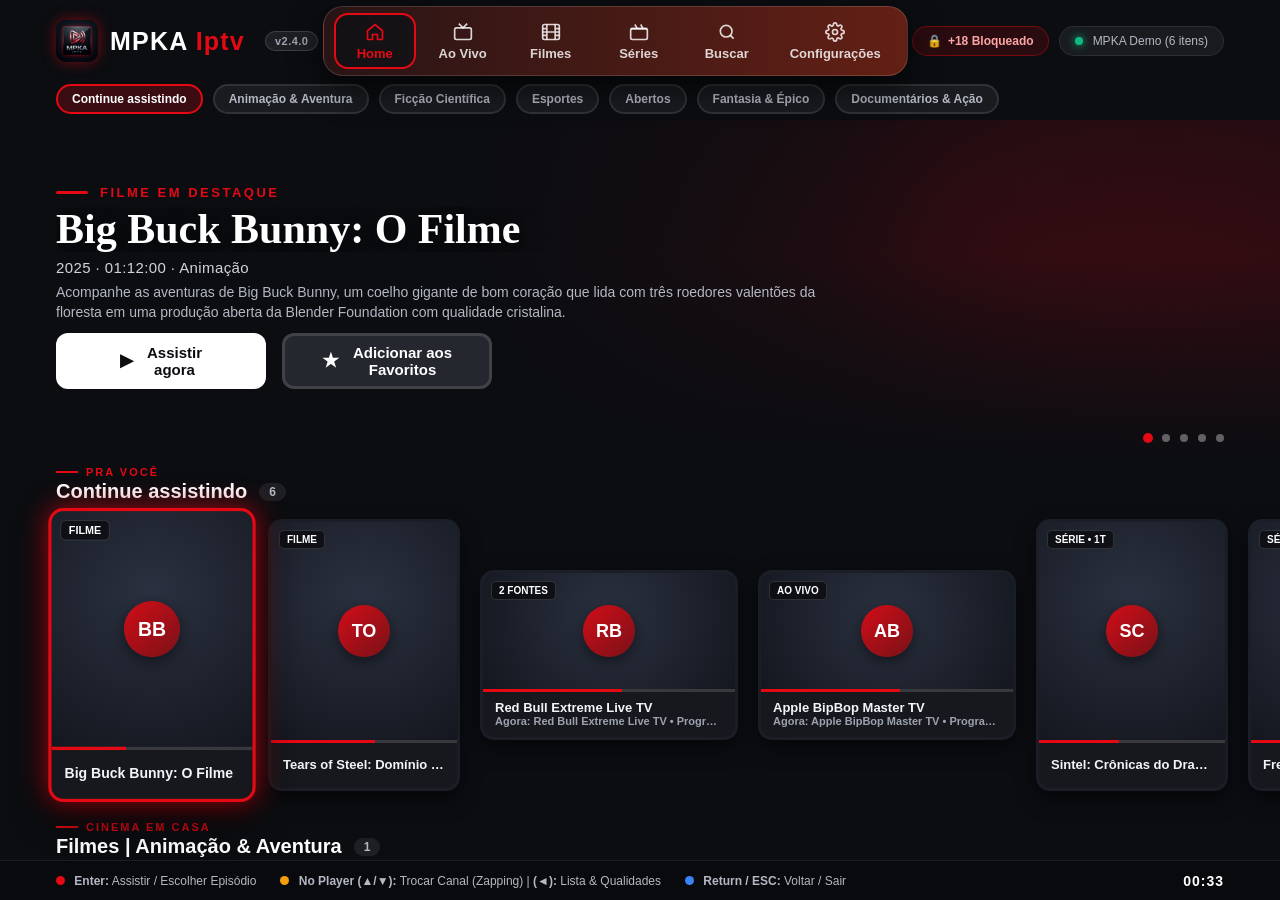
==== commit d625b536: "v2.4.0: Configuracoes simplificadas em abas verticais + Barra do Player estilo Netflix" ====
--- a/index.html
+++ b/index.html
@@ -20,6 +20,7 @@
             <div class="brand">
                 <img src="icon.png" alt="MPKA Iptv" class="brand-icon-img" onerror="this.style.display='none'">
                 <span class="brand-logo">MPKA <span class="brand-accent">Iptv</span></span>
+                <span id="top-version-pill" class="top-version-pill">v2.4.0</span>
             </div>
 
             <!-- Pílula Central de Navegação (Home | Ao Vivo | Filmes | Séries | Buscar | Lista & PIN) -->
@@ -223,121 +224,161 @@
         </div>
     </div>
 
-    <!-- CENTRAL DE CONFIGURAÇÕES (Lista IPTV + EPG + Auto-Atualização GitHub OTA + Controle Parental) -->
+    <!-- CENTRAL DE CONFIGURAÇÕES POR ABAS SIMPLES (Navegação 100% Vertical ▲/▼ + Abas ◄/►) -->
     <div id="settings-modal" class="modal-backdrop hidden" aria-hidden="true">
-        <div class="modal-dialog settings-dialog-wide">
+        <div class="modal-dialog settings-dialog-clean">
             <div class="modal-header">
                 <div>
                     <h2 class="modal-title">⚙️ Configurações — MPKA Iptv</h2>
-                    <p class="modal-subtitle">Gerencie sua Lista IPTV (Ao Vivo, Filmes, Séries & EPG), Controle Parental (+18) e Atualizações Automáticas direto pelo GitHub.</p>
+                    <p class="modal-subtitle">Use <strong>◄ / ►</strong> para trocar de aba e <strong>▲ / ▼</strong> + <strong>OK</strong> para selecionar os botões.</p>
                 </div>
                 <div class="settings-version-badges">
-                    <span id="settings-version-badge" class="modal-badge">Versão v2.3.0</span>
-                    <span id="settings-ota-badge" class="modal-badge badge-ota">Fábrica / OTA Pronto</span>
-                </div>
-            </div>
-
-            <div class="settings-grid">
-                <!-- COLUNA ESQUERDA: LISTA IPTV M3U / XTREAM & EPG -->
-                <div class="settings-card-panel">
-                    <div class="settings-panel-header">
-                        <span class="settings-panel-icon">📺</span>
-                        <h3 class="settings-panel-title">Lista de Canais IPTV & Guia EPG</h3>
-                    </div>
-
-                    <label class="field-label" for="input-m3u-url">1. URL da Lista IPTV (.m3u, .m3u8 ou link curto SS-IPTV / Xtream)</label>
-                    <input
-                        type="url"
-                        id="input-m3u-url"
-                        class="modal-input"
-                        placeholder="http://ubkeqzg.biz/ss-ts/586960/jxkChq"
-                        autocomplete="off"
-                    />
-
-                    <label class="field-label" for="input-epg-url">2. URL do Guia de Programação EPG (XMLTV — automático p/ Xtream)</label>
-                    <input
-                        type="url"
-                        id="input-epg-url"
-                        class="modal-input"
-                        placeholder="http://ubkeqzg.biz:80/xmltv.php?username=586960&password=jxkChq"
-                        autocomplete="off"
-                    />
-
-                    <label class="field-label" for="input-m3u-raw">3. Ou cole o texto bruto da lista (#EXTM3U / #EXTINF...)</label>
-                    <textarea
-                        id="input-m3u-raw"
-                        class="modal-textarea"
-                        rows="2"
-                        placeholder="#EXTM3U&#10;#EXTINF:-1 group-title=&quot;Esportes&quot;,Meu Canal&#10;https://meu-stream.com/live.m3u8"
-                    ></textarea>
-
-                    <div class="parental-settings-row">
-                        <button id="btn-refresh-playlist" class="modal-btn modal-btn-secondary">
-                            🔄 Atualizar Lista & EPG Agora
-                        </button>
-                        <button id="btn-restore-default" class="modal-btn modal-btn-secondary">
-                            🎞️ Restaurar Demo
-                        </button>
-                    </div>
-                </div>
-
-                <!-- COLUNA DIREITA: AUTO-ATUALIZAÇÃO GITHUB (OTA) & CONTROLE PARENTAL -->
-                <div class="settings-card-panel">
-                    <div class="settings-panel-header">
-                        <span class="settings-panel-icon">☁️</span>
-                        <h3 class="settings-panel-title">Atualização do App (GitHub OTA)</h3>
-                    </div>
-
-                    <label class="field-label" for="input-github-repo">Repositório GitHub (Configurado: <code>mp-lavi/mpka-iptv</code>)</label>
-                    <input
-                        type="url"
-                        id="input-github-repo"
-                        class="modal-input"
-                        value="mp-lavi/mpka-iptv"
-                        placeholder="mp-lavi/mpka-iptv"
-                        autocomplete="off"
-                    />
-
-                    <div class="ota-buttons-stack">
-                        <button id="btn-check-ota" class="modal-btn modal-btn-ota">
-                            🚀 Buscar e Atualizar App pelo GitHub Agora
-                        </button>
-                        <div class="parental-settings-row">
-                            <button id="btn-toggle-autoota" class="modal-btn modal-btn-secondary">
-                                🔁 Auto-Atualizar ao Abrir: ATIVADO
-                            </button>
-                            <button id="btn-reset-ota" class="modal-btn modal-btn-ghost">
-                                🧹 Versão de Fábrica
-                            </button>
-                        </div>
-                    </div>
-
-                    <div class="settings-panel-header settings-panel-divider">
-                        <span class="settings-panel-icon">🔞</span>
-                        <h3 class="settings-panel-title">Controle Parental (+18)</h3>
-                    </div>
-
-                    <div class="parental-settings-row">
-                        <button id="btn-change-pin" class="modal-btn modal-btn-secondary">
-                            🔑 Alterar PIN (Padrão: 0000)
-                        </button>
-                        <button id="btn-lock-adult-now" class="modal-btn modal-btn-secondary">
-                            🔒 Bloquear +18 Agora
-                        </button>
-                    </div>
-                </div>
+                    <span id="settings-version-badge" class="modal-badge">Versão v2.4.0</span>
+                    <span id="settings-ota-badge" class="modal-badge badge-ota">GitHub OTA Ativo</span>
+                </div>
+            </div>
+
+            <!-- Barra de Abas Internas das Configurações (Troca com ◄ / ►) -->
+            <div class="settings-tabs-bar" id="settings-tabs-bar">
+                <button class="settings-tab-btn active" data-stab="update">🚀 1. Atualização & Rápido</button>
+                <button class="settings-tab-btn" data-stab="playlist">📺 2. Lista IPTV & EPG</button>
+                <button class="settings-tab-btn" data-stab="parental">🔞 3. Controle Parental (+18)</button>
+            </div>
+
+            <!-- ABA 1: ATUALIZAÇÃO GITHUB & AÇÕES RÁPIDAS (Botões grandes verticais) -->
+            <div id="stab-panel-update" class="settings-tab-panel">
+                <button id="btn-check-ota" class="settings-big-btn settings-big-btn-primary">
+                    <span class="sbtn-left">
+                        <span class="sbtn-icon">🚀</span>
+                        <span class="sbtn-texts">
+                            <strong>Buscar e Instalar Atualização (GitHub)</strong>
+                            <small>Baixa a versão mais nova de mp-lavi/mpka-iptv e reinicia o app</small>
+                        </span>
+                    </span>
+                    <span class="sbtn-badge">ATUALIZAR AGORA</span>
+                </button>
+
+                <button id="btn-refresh-playlist" class="settings-big-btn">
+                    <span class="sbtn-left">
+                        <span class="sbtn-icon">🔄</span>
+                        <span class="sbtn-texts">
+                            <strong>Recarregar Lista de Canais, Filmes, Séries & EPG</strong>
+                            <small>Atualiza todos os canais e programação sem precisar digitar a lista novamente</small>
+                        </span>
+                    </span>
+                    <span class="sbtn-badge">RECARREGAR</span>
+                </button>
+
+                <button id="btn-toggle-autoota" class="settings-big-btn">
+                    <span class="sbtn-left">
+                        <span class="sbtn-icon">🔁</span>
+                        <span class="sbtn-texts">
+                            <strong id="autoota-title-text">Auto-Atualização ao Abrir o App: ATIVADO</strong>
+                            <small>Verifica automaticamente no GitHub sempre que você liga o aplicativo</small>
+                        </span>
+                    </span>
+                    <span id="autoota-pill-badge" class="sbtn-badge badge-green">ATIVADO</span>
+                </button>
+
+                <button id="btn-reset-ota" class="settings-big-btn">
+                    <span class="sbtn-left">
+                        <span class="sbtn-icon">🧹</span>
+                        <span class="sbtn-texts">
+                            <strong>Restaurar Versão de Fábrica (Limpar Cache OTA)</strong>
+                            <small>Volta para a versão base instalada no pacote .wgt da TV</small>
+                        </span>
+                    </span>
+                    <span class="sbtn-badge">RESTAURAR</span>
+                </button>
+            </div>
+
+            <!-- ABA 2: CONFIGURAR LISTA IPTV & EPG (1 item por linha) -->
+            <div id="stab-panel-playlist" class="settings-tab-panel hidden">
+                <label class="field-label" for="input-m3u-url">1. URL da Lista IPTV (.m3u, .m3u8 ou link curto SS-IPTV / Xtream)</label>
+                <input
+                    type="url"
+                    id="input-m3u-url"
+                    class="modal-input"
+                    placeholder="http://ubkeqzg.biz/ss-ts/586960/jxkChq"
+                    autocomplete="off"
+                />
+
+                <label class="field-label" for="input-epg-url">2. URL do Guia EPG (Opcional — automático para listas Xtream)</label>
+                <input
+                    type="url"
+                    id="input-epg-url"
+                    class="modal-input"
+                    placeholder="http://ubkeqzg.biz:80/xmltv.php?username=586960&password=jxkChq"
+                    autocomplete="off"
+                />
+
+                <label class="field-label" for="input-github-repo">3. Repositório GitHub para Atualização OTA</label>
+                <input
+                    type="url"
+                    id="input-github-repo"
+                    class="modal-input"
+                    value="mp-lavi/mpka-iptv"
+                    placeholder="mp-lavi/mpka-iptv"
+                    autocomplete="off"
+                />
+
+                <textarea id="input-m3u-raw" class="modal-textarea hidden" rows="1"></textarea>
+
+                <button id="btn-save-m3u" class="settings-big-btn settings-big-btn-primary">
+                    <span class="sbtn-left">
+                        <span class="sbtn-icon">💾</span>
+                        <span class="sbtn-texts">
+                            <strong>Salvar Lista & Carregar Canais</strong>
+                            <small>Salva os endereços acima na memória da TV e atualiza o catálogo</small>
+                        </span>
+                    </span>
+                    <span class="sbtn-badge">SALVAR</span>
+                </button>
+
+                <button id="btn-restore-default" class="settings-big-btn">
+                    <span class="sbtn-left">
+                        <span class="sbtn-icon">🎞️</span>
+                        <span class="sbtn-texts">
+                            <strong>Restaurar Lista de Demonstração</strong>
+                            <small>Volta para os 6 canais/filmes abertos de teste</small>
+                        </span>
+                    </span>
+                    <span class="sbtn-badge">DEMO</span>
+                </button>
+            </div>
+
+            <!-- ABA 3: CONTROLE PARENTAL (+18) -->
+            <div id="stab-panel-parental" class="settings-tab-panel hidden">
+                <button id="btn-change-pin" class="settings-big-btn">
+                    <span class="sbtn-left">
+                        <span class="sbtn-icon">🔑</span>
+                        <span class="sbtn-texts">
+                            <strong>Alterar Senha PIN de 4 Dígitos (Padrão: 0000)</strong>
+                            <small>Protege categorias e canais adultos (+18 / XXX) com senha</small>
+                        </span>
+                    </span>
+                    <span class="sbtn-badge">ALTERAR PIN</span>
+                </button>
+
+                <button id="btn-lock-adult-now" class="settings-big-btn">
+                    <span class="sbtn-left">
+                        <span class="sbtn-icon">🔒</span>
+                        <span class="sbtn-texts">
+                            <strong>Bloquear Sessão +18 Agora</strong>
+                            <small>Oculta imediatamente os conteúdos adultos até que o PIN seja digitado de novo</small>
+                        </span>
+                    </span>
+                    <span class="sbtn-badge">BLOQUEAR</span>
+                </button>
             </div>
 
             <div id="modal-feedback" class="modal-feedback">
-                Dica: Use as setas ▲/▼/◄/► para navegar pelas Configurações. Configure seu repositório GitHub para atualizar sem cabos ou PC!
+                Use ▲ / ▼ para escolher uma opção e pressione OK. Use ◄ / ► para alternar entre as 3 abas acima.
             </div>
 
             <div class="modal-actions">
-                <button id="btn-save-m3u" class="modal-btn modal-btn-primary">
-                    💾 Salvar Configurações & Carregar Lista
-                </button>
                 <button id="btn-close-modal" class="modal-btn modal-btn-ghost">
-                    ✖ Fechar Configurações (Voltar)
+                    ✖ Fechar Configurações (Tecla Voltar)
                 </button>
             </div>
         </div>
@@ -479,35 +520,28 @@
                     </div>
                 </div>
 
-                <!-- Linha 2: Barra de Progresso / Scrubber Estilo Netflix (Para Filmes e Séries VOD) -->
-                <div id="player-timeline-row" class="player-timeline-row" tabindex="-1">
+                <!-- Linha 2: Barra de Reprodução Estilo Netflix (Botão Play/Pause integrado ao lado da Barra de Duração; ◄ Retrocede / ► Avança / OK Play-Pause) -->
+                <div id="player-timeline-row" class="player-timeline-row focused" tabindex="-1">
+                    <button id="pbtn-playpause" class="netflix-inline-playbtn" data-action="playpause" tabindex="-1">
+                        <span id="pbtn-playpause-icon" class="nplay-icon">⏸</span>
+                        <span id="pbtn-playpause-label" class="sr-only">Pausar</span>
+                    </button>
+
                     <span id="player-time-current" class="player-time-label">00:00</span>
+
                     <div id="player-seekbar-track" class="player-seekbar-track">
                         <div id="player-seekbar-buffer" class="player-seekbar-buffer" style="width: 0%;"></div>
                         <div id="player-seekbar-fill" class="player-seekbar-fill" style="width: 0%;">
                             <span class="player-seekbar-thumb"></span>
                         </div>
                     </div>
+
                     <span id="player-time-duration" class="player-time-label">00:00</span>
-                </div>
-
-                <!-- Linha 3: Barra de Botões Multimídia Interativos (Navegáveis por Setas ◄ / ► e Enter) -->
-                <div id="player-controls-bar" class="player-controls-bar">
-                    <button id="pbtn-playpause" class="player-ctrl-btn player-ctrl-primary" data-action="playpause">
-                        <span id="pbtn-playpause-icon" class="pctrl-icon">⏸</span>
-                        <span id="pbtn-playpause-label" class="pctrl-label">Pausar</span>
-                    </button>
-
-                    <button id="pbtn-rew" class="player-ctrl-btn" data-action="rewind">
-                        <span class="pctrl-icon">⏪</span>
-                        <span class="pctrl-label">-15s</span>
-                    </button>
-
-                    <button id="pbtn-fwd" class="player-ctrl-btn" data-action="forward">
-                        <span class="pctrl-icon">⏩</span>
-                        <span class="pctrl-label">+15s</span>
-                    </button>
-
+                    <span class="netflix-scrub-hint">◄ -10s • OK Play/Pause • +10s ►</span>
+                </div>
+
+                <!-- Linha 3: Opções Inferiores Estilo Netflix (Pressione ▼ para acessar: Do Início, Próx. Episódio, Legendas, Proporção da Tela, Lista) -->
+                <div id="player-controls-bar" class="player-controls-bar netflix-sub-options">
                     <button id="pbtn-restart" class="player-ctrl-btn" data-action="restart">
                         <span class="pctrl-icon">⏮</span>
                         <span class="pctrl-label">Do Início</span>
@@ -530,12 +564,12 @@
 
                     <button id="pbtn-quality" class="player-ctrl-btn" data-action="quality">
                         <span class="pctrl-icon">🎚️</span>
-                        <span id="pbtn-quality-label" class="pctrl-label">Fonte / Qualidade</span>
+                        <span id="pbtn-quality-label" class="pctrl-label">Qualidade</span>
                     </button>
 
                     <button id="pbtn-drawer" class="player-ctrl-btn" data-action="drawer">
                         <span class="pctrl-icon">📺</span>
-                        <span id="pbtn-drawer-label" class="pctrl-label">Lista</span>
+                        <span id="pbtn-drawer-label" class="pctrl-label">Canais</span>
                     </button>
                 </div>
             </div>
--- a/css/style.css
+++ b/css/style.css
@@ -1083,11 +1083,134 @@
     gap: 15px;
 }
 
-.settings-dialog-wide {
-    width: 1220px;
-    max-width: 94vw;
-    padding: 24px 32px;
+.settings-dialog-clean {
+    width: 960px;
+    max-width: 92vw;
+    padding: 26px 34px;
     gap: 14px;
+}
+
+.top-version-pill {
+    font-size: 11px;
+    font-weight: 800;
+    color: #9ca3af;
+    background: rgba(255, 255, 255, 0.08);
+    border: 1px solid rgba(255, 255, 255, 0.14);
+    padding: 3px 9px;
+    border-radius: 999px;
+    margin-left: 8px;
+    letter-spacing: 0.5px;
+}
+
+.settings-tabs-bar {
+    display: flex;
+    align-items: center;
+    gap: 12px;
+    background: #0d1016;
+    padding: 6px;
+    border-radius: 12px;
+    border: 1px solid rgba(255, 255, 255, 0.08);
+}
+
+.settings-tab-btn {
+    flex: 1;
+    padding: 12px 16px;
+    border-radius: 9px;
+    background: transparent;
+    border: 2px solid transparent;
+    color: #9ca3af;
+    font-size: 15px;
+    font-weight: 800;
+    cursor: pointer;
+    transition: all 140ms ease;
+}
+
+.settings-tab-btn.active {
+    background: rgba(229, 9, 20, 0.22);
+    border-color: var(--accent-red);
+    color: #ffffff;
+    box-shadow: 0 0 16px rgba(229, 9, 20, 0.25);
+}
+
+.settings-tab-panel {
+    display: flex;
+    flex-direction: column;
+    gap: 10px;
+    min-height: 290px;
+    justify-content: center;
+}
+
+.settings-big-btn {
+    width: 100%;
+    display: flex;
+    align-items: center;
+    justify-content: space-between;
+    padding: 14px 20px;
+    border-radius: 12px;
+    background: #1b2029;
+    border: 2px solid rgba(255, 255, 255, 0.10);
+    color: #ffffff;
+    text-align: left;
+    cursor: pointer;
+    outline: none;
+    transition: transform 140ms ease, border-color 140ms ease, background-color 140ms ease, box-shadow 140ms ease;
+}
+
+.settings-big-btn-primary {
+    background: linear-gradient(135deg, rgba(229, 9, 20, 0.28), rgba(37, 99, 235, 0.22));
+    border-color: rgba(229, 9, 20, 0.45);
+}
+
+.settings-big-btn.focused {
+    transform: scale(1.025);
+    background: rgba(229, 9, 20, 0.28);
+    border-color: #ffffff;
+    box-shadow: 0 0 24px var(--accent-red-glow);
+}
+
+.sbtn-left {
+    display: flex;
+    align-items: center;
+    gap: 16px;
+}
+
+.sbtn-icon {
+    font-size: 24px;
+    width: 36px;
+    text-align: center;
+}
+
+.sbtn-texts {
+    display: flex;
+    flex-direction: column;
+    gap: 3px;
+}
+
+.sbtn-texts strong {
+    font-size: 16px;
+    font-weight: 800;
+    color: #ffffff;
+}
+
+.sbtn-texts small {
+    font-size: 12px;
+    color: #9ca3af;
+}
+
+.sbtn-badge {
+    font-size: 12px;
+    font-weight: 800;
+    padding: 6px 14px;
+    border-radius: 8px;
+    background: rgba(255, 255, 255, 0.10);
+    color: #f3f4f6;
+    white-space: nowrap;
+}
+
+.sbtn-badge.badge-green {
+    background: rgba(16, 185, 129, 0.22);
+    border: 1px solid #10b981;
+    color: #6ee7b7;
 }
 
 .settings-version-badges {
@@ -1101,61 +1224,6 @@
     background: rgba(16, 185, 129, 0.18);
     border-color: #10b981;
     color: #6ee7b7;
-}
-
-.settings-grid {
-    display: grid;
-    grid-template-columns: 1.08fr 0.92fr;
-    gap: 20px;
-    align-items: stretch;
-}
-
-.settings-card-panel {
-    background: rgba(255, 255, 255, 0.03);
-    border: 1px solid rgba(255, 255, 255, 0.09);
-    border-radius: 14px;
-    padding: 16px 20px;
-    display: flex;
-    flex-direction: column;
-    gap: 9px;
-}
-
-.settings-panel-header {
-    display: flex;
-    align-items: center;
-    gap: 10px;
-    margin-bottom: 2px;
-}
-
-.settings-panel-divider {
-    margin-top: 8px;
-    padding-top: 10px;
-    border-top: 1px solid rgba(255, 255, 255, 0.08);
-}
-
-.settings-panel-icon {
-    font-size: 18px;
-}
-
-.settings-panel-title {
-    font-size: 16px;
-    font-weight: 800;
-    color: #ffffff;
-    letter-spacing: 0.3px;
-}
-
-.ota-buttons-stack {
-    display: flex;
-    flex-direction: column;
-    gap: 8px;
-    margin-top: 2px;
-}
-
-.modal-btn-ota {
-    background: linear-gradient(135deg, #2563eb, #1d4ed8);
-    color: #ffffff;
-    border-color: rgba(147, 197, 253, 0.35);
-    box-shadow: 0 6px 18px rgba(37, 99, 235, 0.35);
 }
 
 .modal-header {
@@ -1804,23 +1872,64 @@
 
 .back-icon { font-size: 16px; color: var(--accent-red); }
 
-/* Barra de Progresso Interativa (Timeline Scrubber Estilo Netflix) */
+/* Barra de Progresso Interativa (Timeline Scrubber Estilo Netflix com Play integrado) */
 .player-timeline-row {
     display: flex;
     align-items: center;
     gap: 16px;
-    padding: 8px 12px;
-    border-radius: 10px;
-    border: 2px solid transparent;
-    background: rgba(255, 255, 255, 0.03);
-    transition: border-color 150ms ease, background-color 150ms ease;
+    padding: 10px 16px;
+    border-radius: 14px;
+    border: 2px solid rgba(255, 255, 255, 0.10);
+    background: rgba(14, 17, 23, 0.78);
+    transition: border-color 150ms ease, background-color 150ms ease, box-shadow 150ms ease;
     cursor: pointer;
 }
 
 .player-timeline-row.focused {
     border-color: #ffffff;
-    background: rgba(229, 9, 20, 0.14);
-    box-shadow: 0 0 20px rgba(229, 9, 20, 0.45);
+    background: rgba(229, 9, 20, 0.16);
+    box-shadow: 0 0 24px rgba(229, 9, 20, 0.50);
+}
+
+.netflix-inline-playbtn {
+    width: 48px;
+    height: 48px;
+    border-radius: 50%;
+    background: rgba(255, 255, 255, 0.14);
+    border: 2px solid rgba(255, 255, 255, 0.35);
+    color: #ffffff;
+    display: flex;
+    align-items: center;
+    justify-content: center;
+    font-size: 20px;
+    cursor: pointer;
+    flex-shrink: 0;
+    transition: all 150ms ease;
+}
+
+.player-timeline-row.focused .netflix-inline-playbtn {
+    background: var(--accent-red);
+    border-color: #ffffff;
+    transform: scale(1.08);
+    box-shadow: 0 0 18px var(--accent-red-glow);
+}
+
+.sr-only {
+    position: absolute;
+    width: 1px;
+    height: 1px;
+    overflow: hidden;
+    clip: rect(0, 0, 0, 0);
+}
+
+.netflix-scrub-hint {
+    font-size: 12px;
+    font-weight: 800;
+    color: #cbd5e1;
+    background: rgba(255, 255, 255, 0.08);
+    padding: 6px 12px;
+    border-radius: 8px;
+    white-space: nowrap;
 }
 
 .player-time-label {
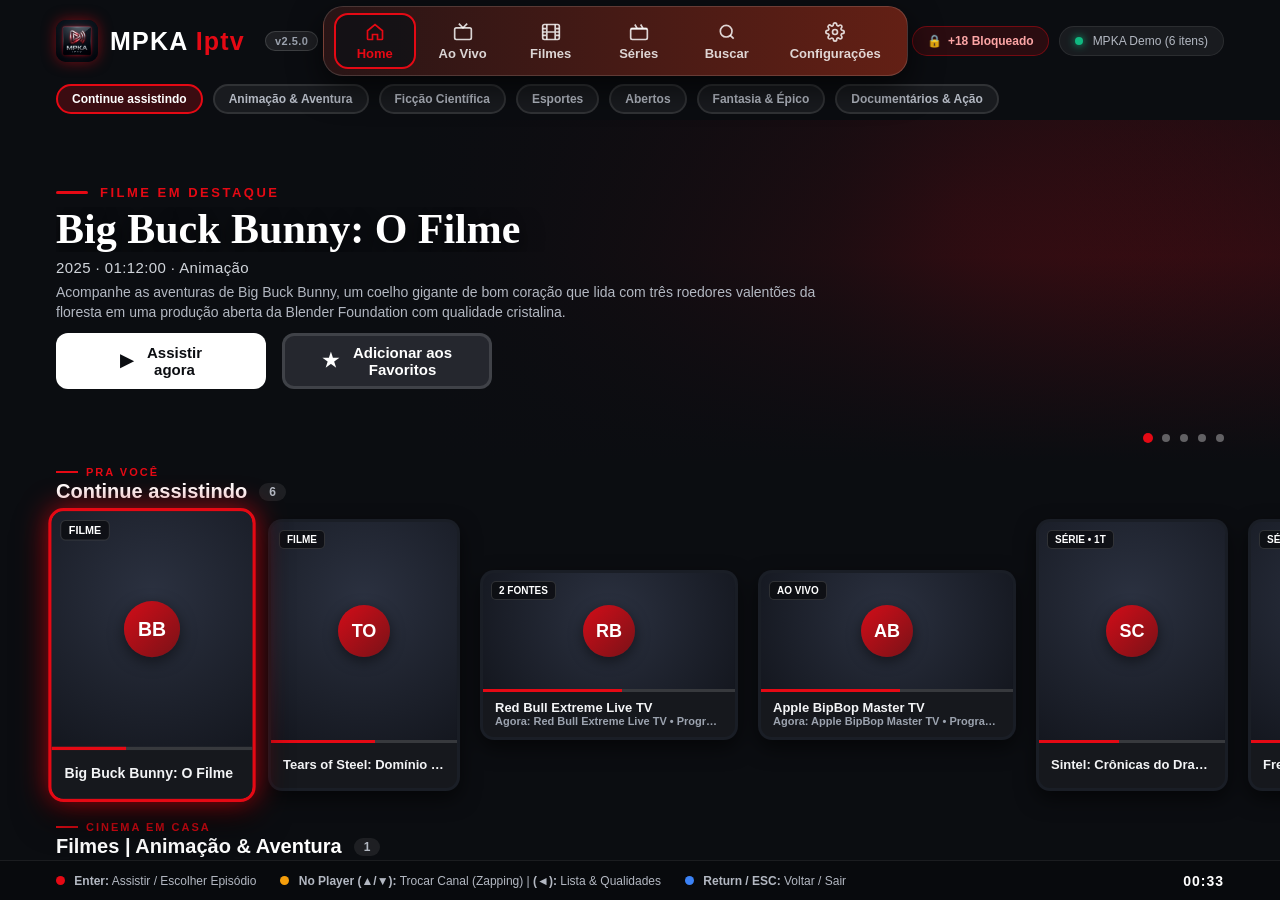
==== commit cc82abee: "v2.5.0: Nova HUD do Player identica as fotos (flutuante sem caixa preta, botao Play branco redondo, " ====
--- a/index.html
+++ b/index.html
@@ -20,7 +20,7 @@
             <div class="brand">
                 <img src="icon.png" alt="MPKA Iptv" class="brand-icon-img" onerror="this.style.display='none'">
                 <span class="brand-logo">MPKA <span class="brand-accent">Iptv</span></span>
-                <span id="top-version-pill" class="top-version-pill">v2.4.0</span>
+                <span id="top-version-pill" class="top-version-pill">v2.5.0</span>
             </div>
 
             <!-- Pílula Central de Navegação (Home | Ao Vivo | Filmes | Séries | Buscar | Lista & PIN) -->
@@ -233,7 +233,7 @@
                     <p class="modal-subtitle">Use <strong>◄ / ►</strong> para trocar de aba e <strong>▲ / ▼</strong> + <strong>OK</strong> para selecionar os botões.</p>
                 </div>
                 <div class="settings-version-badges">
-                    <span id="settings-version-badge" class="modal-badge">Versão v2.4.0</span>
+                    <span id="settings-version-badge" class="modal-badge">Versão v2.5.0</span>
                     <span id="settings-ota-badge" class="modal-badge badge-ota">GitHub OTA Ativo</span>
                 </div>
             </div>
@@ -477,52 +477,69 @@
             <span id="player-spinner-text">Conectando ao stream...</span>
         </div>
 
-        <!-- Overlay de Controles Multimídia Estilo Netflix -->
+        <!-- Overlay de Controles Multimídia Idêntico às Fotos de Referência (Sem caixa preta, flutuante sobre o vídeo + Carrossel de 5 Quadros ao Avançar/Retroceder) -->
         <div id="player-overlay" class="player-overlay">
-            <div class="player-top-hud">
-                <div class="player-top-left">
-                    <div class="live-badge" id="player-type-badge">
-                        <span class="live-pulse"></span> <span id="player-type-text">AO VIVO</span>
-                    </div>
-                    <!-- Pílulas de Qualidade (4K / FHD / HD / SD) para o mesmo canal -->
+            <!-- Topo Flutuante: Esquerda (← e OPÇÕES) | Direita (Título e Episódio/Categoria limpos) -->
+            <div class="player-top-hud netflix-clean-top">
+                <div class="netflix-top-left">
+                    <div class="netflix-top-icons-row">
+                        <span class="netflix-back-arrow" id="btn-player-top-back" title="Voltar">←</span>
+                        <span class="netflix-opt-circle" id="btn-player-top-opt" title="Opções">⚙</span>
+                    </div>
+                    <span class="netflix-opt-caption">OPÇÕES</span>
                     <div id="player-variants-bar" class="player-variants-bar"></div>
                 </div>
-                <div class="player-top-right">
-                    <span id="player-aspect-badge" class="engine-badge">PROPORÇÃO: ORIGINAL</span>
-                    <span id="player-sub-badge" class="engine-badge">LEGENDA: AUTO</span>
-                    <div id="player-engine-tag" class="engine-badge">HLS.JS ENGINE</div>
-                </div>
-            </div>
-
-            <div class="player-bottom-hud netflix-player-hud">
-                <!-- Linha 1: Cabeçalho e Metadados do Filme/Série/Canal -->
-                <div class="player-meta-header">
-                    <div class="player-channel-meta">
-                        <div class="player-channel-Category" id="player-channel-group">CATEGORIA</div>
-                        <h2 class="player-channel-title" id="player-channel-name">Nome do Canal</h2>
-
-                        <!-- Linha EPG ou Progresso de Retomada VOD dentro do Player -->
-                        <div id="player-epg-info" class="player-epg-info">
-                            <span class="player-epg-now" id="player-epg-now">Agora: Programação Ao Vivo</span>
-                            <span class="player-epg-next" id="player-epg-next">A seguir: Próximo Programa</span>
-                        </div>
-                    </div>
-
-                    <div class="player-status-cluster">
-                        <div class="player-status-row">
-                            <span id="player-buffer-status" class="player-status-pill">Inicializando buffer...</span>
-                            <span id="player-resolution-info" class="player-resolution-pill">AUTO ABR</span>
-                        </div>
-                        <div class="player-exit-notice">
-                            <span class="back-icon">↩</span>
-                            <span><strong>Voltar</strong> para sair</span>
-                        </div>
-                    </div>
-                </div>
-
-                <!-- Linha 2: Barra de Reprodução Estilo Netflix (Botão Play/Pause integrado ao lado da Barra de Duração; ◄ Retrocede / ► Avança / OK Play-Pause) -->
+
+                <div class="netflix-top-right">
+                    <h2 class="netflix-top-title" id="player-channel-name">Nome do Título</h2>
+                    <div class="netflix-top-subtitle" id="player-channel-group">T1:E1 "Episódio"</div>
+                    <div id="player-epg-info" class="netflix-top-epg hidden">
+                        <span id="player-epg-now"></span>
+                        <span id="player-epg-next" class="sr-only"></span>
+                    </div>
+                </div>
+
+                <!-- Elementos de telemetria ocultos para compatibilidade interna -->
+                <div class="sr-only">
+                    <span id="player-type-text">VOD</span>
+                    <span id="player-aspect-badge">ORIGINAL</span>
+                    <span id="player-sub-badge">AUTO</span>
+                    <span id="player-engine-tag">HLS</span>
+                    <span id="player-buffer-status">OK</span>
+                    <span id="player-resolution-info">HD</span>
+                </div>
+            </div>
+
+            <!-- Rodapé Flutuante Limpo (Sem fundo preto encaixotado!) -->
+            <div class="player-bottom-hud netflix-clean-bottom">
+                <!-- Faixa de 5 Quadros de Pré-Visualização (Aparece ao pressionar ◄ / ► para Avançar ou Retroceder — Igual à Foto 1!) -->
+                <div id="player-scrub-strip" class="player-scrub-strip hidden">
+                    <div class="scrub-frame-card" id="scrub-card-0">
+                        <div class="scrub-frame-art" id="scrub-art-0"></div>
+                        <span class="scrub-frame-time" id="scrub-time-0">00:00</span>
+                    </div>
+                    <div class="scrub-frame-card" id="scrub-card-1">
+                        <div class="scrub-frame-art" id="scrub-art-1"></div>
+                        <span class="scrub-frame-time" id="scrub-time-1">00:10</span>
+                    </div>
+                    <div class="scrub-frame-card scrub-frame-center" id="scrub-card-2">
+                        <canvas id="scrub-center-canvas" class="scrub-center-canvas" width="320" height="180"></canvas>
+                        <div class="scrub-frame-art" id="scrub-art-2"></div>
+                        <span class="scrub-frame-time" id="scrub-time-2">00:20</span>
+                    </div>
+                    <div class="scrub-frame-card" id="scrub-card-3">
+                        <div class="scrub-frame-art" id="scrub-art-3"></div>
+                        <span class="scrub-frame-time" id="scrub-time-3">00:30</span>
+                    </div>
+                    <div class="scrub-frame-card" id="scrub-card-4">
+                        <div class="scrub-frame-art" id="scrub-art-4"></div>
+                        <span class="scrub-frame-time" id="scrub-time-4">00:40</span>
+                    </div>
+                </div>
+
+                <!-- Linha da Barra de Duração: Botão Branco Redondo ( ⏸ ) à esquerda + 00:33 ━━━●━━━━━━ 25:18 (Igual à Foto 2!) -->
                 <div id="player-timeline-row" class="player-timeline-row focused" tabindex="-1">
-                    <button id="pbtn-playpause" class="netflix-inline-playbtn" data-action="playpause" tabindex="-1">
+                    <button id="pbtn-playpause" class="netflix-white-playbtn" data-action="playpause" tabindex="-1">
                         <span id="pbtn-playpause-icon" class="nplay-icon">⏸</span>
                         <span id="pbtn-playpause-label" class="sr-only">Pausar</span>
                     </button>
@@ -537,39 +554,32 @@
                     </div>
 
                     <span id="player-time-duration" class="player-time-label">00:00</span>
-                    <span class="netflix-scrub-hint">◄ -10s • OK Play/Pause • +10s ►</span>
-                </div>
-
-                <!-- Linha 3: Opções Inferiores Estilo Netflix (Pressione ▼ para acessar: Do Início, Próx. Episódio, Legendas, Proporção da Tela, Lista) -->
-                <div id="player-controls-bar" class="player-controls-bar netflix-sub-options">
-                    <button id="pbtn-restart" class="player-ctrl-btn" data-action="restart">
-                        <span class="pctrl-icon">⏮</span>
+                </div>
+
+                <!-- Linha de Pílulas Arredondadas Translúcidas Inferiores (Igual à Foto 2!) -->
+                <div id="player-controls-bar" class="player-controls-bar netflix-pills-row">
+                    <button id="pbtn-subtitles" class="player-ctrl-btn netflix-pill-btn" data-action="subtitles">
+                        <span id="pbtn-subtitles-label" class="pctrl-label">✓ Português / Legendas</span>
+                    </button>
+
+                    <button id="pbtn-aspect" class="player-ctrl-btn netflix-pill-btn" data-action="aspect">
+                        <span id="pbtn-aspect-label" class="pctrl-label">Tela: Original</span>
+                    </button>
+
+                    <button id="pbtn-restart" class="player-ctrl-btn netflix-pill-btn" data-action="restart">
                         <span class="pctrl-label">Do Início</span>
                     </button>
 
-                    <button id="pbtn-nextep" class="player-ctrl-btn hidden" data-action="nextep">
-                        <span class="pctrl-icon">⏭</span>
+                    <button id="pbtn-nextep" class="player-ctrl-btn netflix-pill-btn hidden" data-action="nextep">
                         <span class="pctrl-label">Próx. Episódio</span>
                     </button>
 
-                    <button id="pbtn-subtitles" class="player-ctrl-btn" data-action="subtitles">
-                        <span class="pctrl-icon">💬</span>
-                        <span id="pbtn-subtitles-label" class="pctrl-label">Legendas: Off</span>
-                    </button>
-
-                    <button id="pbtn-aspect" class="player-ctrl-btn" data-action="aspect">
-                        <span class="pctrl-icon">📐</span>
-                        <span id="pbtn-aspect-label" class="pctrl-label">Tela: Original</span>
-                    </button>
-
-                    <button id="pbtn-quality" class="player-ctrl-btn" data-action="quality">
-                        <span class="pctrl-icon">🎚️</span>
-                        <span id="pbtn-quality-label" class="pctrl-label">Qualidade</span>
-                    </button>
-
-                    <button id="pbtn-drawer" class="player-ctrl-btn" data-action="drawer">
-                        <span class="pctrl-icon">📺</span>
-                        <span id="pbtn-drawer-label" class="pctrl-label">Canais</span>
+                    <button id="pbtn-drawer" class="player-ctrl-btn netflix-pill-btn" data-action="drawer">
+                        <span id="pbtn-drawer-label" class="pctrl-label">Outros...</span>
+                    </button>
+
+                    <button id="pbtn-quality" class="player-ctrl-btn netflix-pill-btn netflix-pill-gear" data-action="quality" title="Qualidade / Fonte">
+                        <span id="pbtn-quality-label" class="pctrl-label">⚙</span>
                     </button>
                 </div>
             </div>
--- a/css/style.css
+++ b/css/style.css
@@ -1635,10 +1635,10 @@
     display: flex;
     flex-direction: column;
     justify-content: space-between;
-    padding: 36px 56px;
-    background: linear-gradient(180deg, rgba(0, 0, 0, 0.85) 0%, transparent 22%, transparent 52%, rgba(0, 0, 0, 0.94) 100%);
+    padding: 42px 64px 34px 64px;
+    background: linear-gradient(180deg, rgba(0, 0, 0, 0.50) 0%, transparent 18%, transparent 65%, rgba(0, 0, 0, 0.72) 100%);
     opacity: 1;
-    transition: opacity 320ms ease;
+    transition: opacity 280ms ease;
     pointer-events: auto;
 }
 
@@ -1714,204 +1714,247 @@
     color: var(--accent-red);
 }
 
-.player-top-hud {
-    display: flex;
-    align-items: center;
+/* ==========================================================================
+   HUD DO PLAYER IDÊNTICA ÀS FOTOS DE REFERÊNCIA (FLUTUANTE SEM CAIXA PRETA)
+   ========================================================================== */
+.player-top-hud.netflix-clean-top {
+    display: flex;
+    align-items: flex-start;
     justify-content: space-between;
-}
-
-.player-top-left,
-.player-top-right {
-    display: flex;
-    align-items: center;
-    gap: 12px;
-}
-
-.live-badge {
-    display: flex;
-    align-items: center;
-    gap: 10px;
-    background: rgba(229, 9, 20, 0.92);
-    color: #ffffff;
-    padding: 6px 16px;
-    border-radius: 6px;
+    transition: opacity 200ms ease;
+}
+
+.netflix-top-left {
+    display: flex;
+    flex-direction: column;
+    align-items: flex-start;
+    gap: 6px;
+}
+
+.netflix-top-icons-row {
+    display: flex;
+    align-items: center;
+    gap: 18px;
+}
+
+.netflix-back-arrow {
+    font-size: 32px;
+    font-weight: 400;
+    color: #ffffff;
+    line-height: 1;
+    cursor: pointer;
+    text-shadow: 0 2px 10px rgba(0, 0, 0, 0.85);
+}
+
+.netflix-opt-circle {
+    width: 34px;
+    height: 34px;
+    border-radius: 50%;
+    border: 2px solid #ffffff;
+    display: flex;
+    align-items: center;
+    justify-content: center;
+    font-size: 18px;
+    color: #ffffff;
+    cursor: pointer;
+    text-shadow: 0 2px 8px rgba(0, 0, 0, 0.85);
+}
+
+.netflix-opt-caption {
+    font-size: 13px;
+    font-weight: 800;
+    letter-spacing: 0.8px;
+    color: #ffffff;
+    text-shadow: 0 2px 8px rgba(0, 0, 0, 0.9);
+}
+
+.netflix-top-right {
+    display: flex;
+    flex-direction: column;
+    align-items: flex-end;
+    text-align: right;
+    gap: 4px;
+    max-width: 55%;
+}
+
+.netflix-top-title {
+    font-size: 24px;
+    font-weight: 800;
+    color: #ffffff;
+    text-shadow: 0 2px 10px rgba(0, 0, 0, 0.92);
+    white-space: nowrap;
+    overflow: hidden;
+    text-overflow: ellipsis;
+}
+
+.netflix-top-subtitle {
+    font-size: 18px;
+    font-weight: 500;
+    color: #f3f4f6;
+    text-shadow: 0 2px 8px rgba(0, 0, 0, 0.92);
+}
+
+.netflix-top-epg {
     font-size: 14px;
-    font-weight: 800;
-    letter-spacing: 1px;
-}
-
-.live-pulse {
-    width: 9px;
-    height: 9px;
-    border-radius: 50%;
-    background-color: #ffffff;
+    font-weight: 700;
+    color: #fbbf24;
+    text-shadow: 0 2px 6px rgba(0, 0, 0, 0.9);
 }
 
 .player-variants-bar {
     display: flex;
     align-items: center;
     gap: 8px;
+    margin-top: 4px;
 }
 
 .variant-chip {
-    padding: 5px 12px;
-    border-radius: 6px;
-    background: rgba(17, 20, 24, 0.85);
-    border: 1.5px solid rgba(255, 255, 255, 0.2);
-    color: #9ca3af;
-    font-size: 12px;
+    padding: 4px 10px;
+    border-radius: 999px;
+    background: rgba(255, 255, 255, 0.16);
+    color: #e5e7eb;
+    font-size: 11px;
     font-weight: 800;
 }
 
 .variant-chip.active {
     background: #ffffff;
     color: #0b0d11;
-    border-color: #ffffff;
-}
-
-.engine-badge {
-    background: rgba(17, 20, 24, 0.85);
-    border: 1px solid rgba(255, 255, 255, 0.2);
-    color: #d1d5db;
+}
+
+/* Rodapé Flutuante Limpo (Sem fundo preto encaixotado!) */
+.player-bottom-hud.netflix-clean-bottom {
+    display: flex;
+    flex-direction: column;
+    gap: 18px;
+    background: transparent;
+    border: none;
+    padding: 0 18px 8px 18px;
+    box-shadow: none;
+    backdrop-filter: none;
+}
+
+/* MODO SCRUBBING (Foto 1: Ao pressionar ◄ / ► para avançar ou retroceder) */
+.player-overlay.scrubbing-mode .netflix-clean-top,
+.player-overlay.scrubbing-mode .netflix-pills-row,
+.player-overlay.scrubbing-mode .netflix-white-playbtn {
+    opacity: 0;
+    pointer-events: none;
+}
+
+.player-overlay.scrubbing-mode .player-timeline-row {
+    width: 72%;
+    margin: 0 auto;
+}
+
+/* Faixa de 5 Quadros 16:9 de Pré-Visualização (Foto 1) */
+.player-scrub-strip {
+    display: flex;
+    align-items: center;
+    justify-content: center;
+    gap: 14px;
+    margin-bottom: 10px;
+}
+
+.scrub-frame-card {
+    position: relative;
+    width: 310px;
+    height: 174px;
+    border-radius: 4px;
+    overflow: hidden;
+    background: #141821;
+    border: 2px solid rgba(255, 255, 255, 0.15);
+    box-shadow: 0 14px 34px rgba(0, 0, 0, 0.80);
+    flex-shrink: 0;
+    display: flex;
+    align-items: center;
+    justify-content: center;
+}
+
+.scrub-frame-card.scrub-frame-center {
+    width: 348px;
+    height: 196px;
+    border: 4px solid #ffffff;
+    border-radius: 6px;
+    box-shadow: 0 18px 46px rgba(0, 0, 0, 0.95);
+    z-index: 4;
+}
+
+.scrub-center-canvas {
+    position: absolute;
+    inset: 0;
+    width: 100%;
+    height: 100%;
+    object-fit: cover;
+    z-index: 2;
+}
+
+.scrub-frame-art {
+    position: absolute;
+    inset: 0;
+    background-size: cover;
+    background-position: center;
+    filter: brightness(0.86);
+    z-index: 1;
+}
+
+.scrub-frame-card.scrub-frame-center .scrub-frame-art {
+    filter: brightness(1.02);
+}
+
+.scrub-frame-time {
+    position: absolute;
+    bottom: 8px;
+    right: 10px;
+    z-index: 3;
+    padding: 3px 8px;
+    border-radius: 4px;
+    background: rgba(0, 0, 0, 0.72);
+    color: #ffffff;
     font-size: 13px;
-    font-weight: 700;
-    padding: 6px 14px;
-    border-radius: 6px;
-    letter-spacing: 0.8px;
-}
-
-.player-bottom-hud.netflix-player-hud {
-    display: flex;
-    flex-direction: column;
-    gap: 16px;
-    background: rgba(13, 16, 22, 0.90);
-    border: 1px solid rgba(255, 255, 255, 0.16);
-    border-radius: var(--radius-lg);
-    padding: 22px 28px;
-    box-shadow: 0 22px 55px rgba(0, 0, 0, 0.85);
-    backdrop-filter: blur(12px);
-}
-
-.player-meta-header {
-    display: flex;
-    align-items: flex-start;
-    justify-content: space-between;
+    font-weight: 800;
+    font-variant-numeric: tabular-nums;
+}
+
+/* Linha da Barra de Duração: Botão Branco Redondo ( ⏸ ) + 00:33 ━━●━━━━ 25:18 (Foto 2) */
+.player-timeline-row {
+    display: flex;
+    align-items: center;
     gap: 20px;
-}
-
-.player-channel-meta {
-    display: flex;
-    flex-direction: column;
-    gap: 4px;
-    max-width: 65%;
-}
-
-.player-channel-Category {
-    font-size: 12px;
-    font-weight: 800;
-    color: var(--accent-red);
-    text-transform: uppercase;
-    letter-spacing: 1.2px;
-}
-
-.player-channel-title {
-    font-size: 26px;
-    font-weight: 800;
-    color: #ffffff;
-    white-space: nowrap;
-    overflow: hidden;
-    text-overflow: ellipsis;
-}
-
-.player-epg-info {
-    display: flex;
-    align-items: center;
-    gap: 18px;
-    margin-top: 2px;
-    font-size: 14px;
-}
-
-.player-epg-now { color: #fbbf24; font-weight: 700; }
-.player-epg-next { color: var(--text-secondary); }
-
-.player-status-cluster {
-    display: flex;
-    flex-direction: column;
-    align-items: flex-end;
-    gap: 8px;
-}
-
-.player-status-row {
-    display: flex;
-    align-items: center;
-    gap: 10px;
-}
-
-.player-status-pill { font-size: 13px; color: #10b981; font-weight: 700; }
-
-.player-resolution-pill {
-    font-size: 12px;
-    font-weight: 800;
-    color: #e5e7eb;
-    background: rgba(255, 255, 255, 0.10);
-    padding: 4px 10px;
-    border-radius: 5px;
-}
-
-.player-exit-notice {
-    display: flex;
-    align-items: center;
-    gap: 8px;
-    background: rgba(229, 9, 20, 0.16);
-    border: 1px solid rgba(229, 9, 20, 0.45);
-    padding: 5px 14px;
-    border-radius: 8px;
-    font-size: 13px;
-    color: #ffffff;
-}
-
-.back-icon { font-size: 16px; color: var(--accent-red); }
-
-/* Barra de Progresso Interativa (Timeline Scrubber Estilo Netflix com Play integrado) */
-.player-timeline-row {
-    display: flex;
-    align-items: center;
-    gap: 16px;
-    padding: 10px 16px;
-    border-radius: 14px;
-    border: 2px solid rgba(255, 255, 255, 0.10);
-    background: rgba(14, 17, 23, 0.78);
-    transition: border-color 150ms ease, background-color 150ms ease, box-shadow 150ms ease;
+    padding: 4px 0;
+    background: transparent;
+    border: none;
+    box-shadow: none;
     cursor: pointer;
 }
 
 .player-timeline-row.focused {
-    border-color: #ffffff;
-    background: rgba(229, 9, 20, 0.16);
-    box-shadow: 0 0 24px rgba(229, 9, 20, 0.50);
-}
-
-.netflix-inline-playbtn {
-    width: 48px;
-    height: 48px;
+    background: transparent;
+    border: none;
+    box-shadow: none;
+}
+
+.netflix-white-playbtn {
+    width: 58px;
+    height: 58px;
     border-radius: 50%;
-    background: rgba(255, 255, 255, 0.14);
-    border: 2px solid rgba(255, 255, 255, 0.35);
-    color: #ffffff;
+    background: #ffffff;
+    color: #0b0d11;
+    border: none;
     display: flex;
     align-items: center;
     justify-content: center;
-    font-size: 20px;
+    font-size: 23px;
+    font-weight: 900;
     cursor: pointer;
     flex-shrink: 0;
-    transition: all 150ms ease;
-}
-
-.player-timeline-row.focused .netflix-inline-playbtn {
-    background: var(--accent-red);
-    border-color: #ffffff;
+    box-shadow: 0 6px 22px rgba(0, 0, 0, 0.75);
+    transition: transform 150ms ease, box-shadow 150ms ease;
+}
+
+.player-timeline-row.focused .netflix-white-playbtn {
     transform: scale(1.08);
-    box-shadow: 0 0 18px var(--accent-red-glow);
+    box-shadow: 0 0 0 4px rgba(255, 255, 255, 0.32), 0 8px 26px rgba(0, 0, 0, 0.85);
 }
 
 .sr-only {
@@ -1922,36 +1965,27 @@
     clip: rect(0, 0, 0, 0);
 }
 
-.netflix-scrub-hint {
-    font-size: 12px;
-    font-weight: 800;
-    color: #cbd5e1;
-    background: rgba(255, 255, 255, 0.08);
-    padding: 6px 12px;
-    border-radius: 8px;
-    white-space: nowrap;
-}
-
 .player-time-label {
-    min-width: 72px;
-    font-size: 15px;
-    font-weight: 800;
-    color: #f3f4f6;
+    min-width: 58px;
+    font-size: 17px;
+    font-weight: 800;
+    color: #ffffff;
     font-variant-numeric: tabular-nums;
     text-align: center;
+    text-shadow: 0 2px 8px rgba(0, 0, 0, 0.92);
 }
 
 .player-seekbar-track {
     position: relative;
     flex: 1;
-    height: 10px;
-    background: rgba(255, 255, 255, 0.18);
+    height: 4px;
+    background: rgba(255, 255, 255, 0.55);
     border-radius: 999px;
     overflow: visible;
 }
 
 .player-timeline-row.focused .player-seekbar-track {
-    height: 13px;
+    height: 5px;
 }
 
 .player-seekbar-buffer {
@@ -1959,7 +1993,7 @@
     left: 0;
     top: 0;
     bottom: 0;
-    background: rgba(255, 255, 255, 0.32);
+    background: rgba(255, 255, 255, 0.75);
     border-radius: 999px;
 }
 
@@ -1968,67 +2002,66 @@
     height: 100%;
     background: var(--accent-red);
     border-radius: 999px;
-    box-shadow: 0 0 12px rgba(229, 9, 20, 0.75);
 }
 
 .player-seekbar-thumb {
     position: absolute;
-    right: -9px;
+    right: -7px;
     top: 50%;
     transform: translateY(-50%);
-    width: 18px;
-    height: 18px;
+    width: 15px;
+    height: 15px;
     border-radius: 50%;
-    background: #ffffff;
-    border: 3px solid var(--accent-red);
-    box-shadow: 0 0 12px rgba(229, 9, 20, 0.9);
+    background: var(--accent-red);
+    border: none;
+    box-shadow: 0 0 10px rgba(229, 9, 20, 0.95);
     transition: transform 150ms ease;
 }
 
 .player-timeline-row.focused .player-seekbar-thumb {
-    transform: translateY(-50%) scale(1.35);
-    background: var(--accent-red);
-    border-color: #ffffff;
-}
-
-/* Barra de Botões Multimídia do Player */
-.player-controls-bar {
-    display: flex;
-    align-items: center;
+    transform: translateY(-50%) scale(1.25);
+}
+
+/* Linha de Pílulas Arredondadas Translúcidas Inferiores (Foto 2) */
+.player-controls-bar.netflix-pills-row {
+    display: flex;
+    align-items: center;
+    justify-content: center;
     gap: 12px;
     flex-wrap: wrap;
-}
-
-.player-ctrl-btn {
-    display: flex;
-    align-items: center;
+    transition: opacity 200ms ease;
+}
+
+.player-ctrl-btn.netflix-pill-btn {
+    display: flex;
+    align-items: center;
+    justify-content: center;
     gap: 8px;
-    padding: 11px 18px;
-    border-radius: 10px;
-    background: rgba(255, 255, 255, 0.08);
-    border: 2px solid rgba(255, 255, 255, 0.14);
-    color: #f3f4f6;
+    padding: 9px 24px;
+    border-radius: 999px;
+    background: rgba(255, 255, 255, 0.24);
+    backdrop-filter: blur(12px);
+    border: 2px solid rgba(255, 255, 255, 0.16);
+    color: #ffffff;
     font-size: 14px;
-    font-weight: 800;
+    font-weight: 700;
     cursor: pointer;
     outline: none;
+    text-shadow: 0 1px 4px rgba(0, 0, 0, 0.7);
     transition: transform 140ms ease, background-color 140ms ease, border-color 140ms ease, box-shadow 140ms ease;
 }
 
-.player-ctrl-btn.player-ctrl-primary {
-    background: rgba(229, 9, 20, 0.85);
-    border-color: rgba(255, 255, 255, 0.28);
-    color: #ffffff;
-}
-
-.player-ctrl-btn.focused {
-    transform: scale(1.07);
-    background: var(--accent-red);
+.player-ctrl-btn.netflix-pill-btn.netflix-pill-gear {
+    width: 40px;
+    height: 40px;
+    padding: 0;
+    border-radius: 50%;
+}
+
+.player-ctrl-btn.netflix-pill-btn.focused {
+    transform: scale(1.06);
+    background: rgba(255, 255, 255, 0.42);
     color: #ffffff;
     border-color: #ffffff;
-    box-shadow: 0 0 22px var(--accent-red-glow);
-}
-
-.pctrl-icon {
-    font-size: 16px;
-}
+    box-shadow: 0 0 20px rgba(255, 255, 255, 0.55);
+}
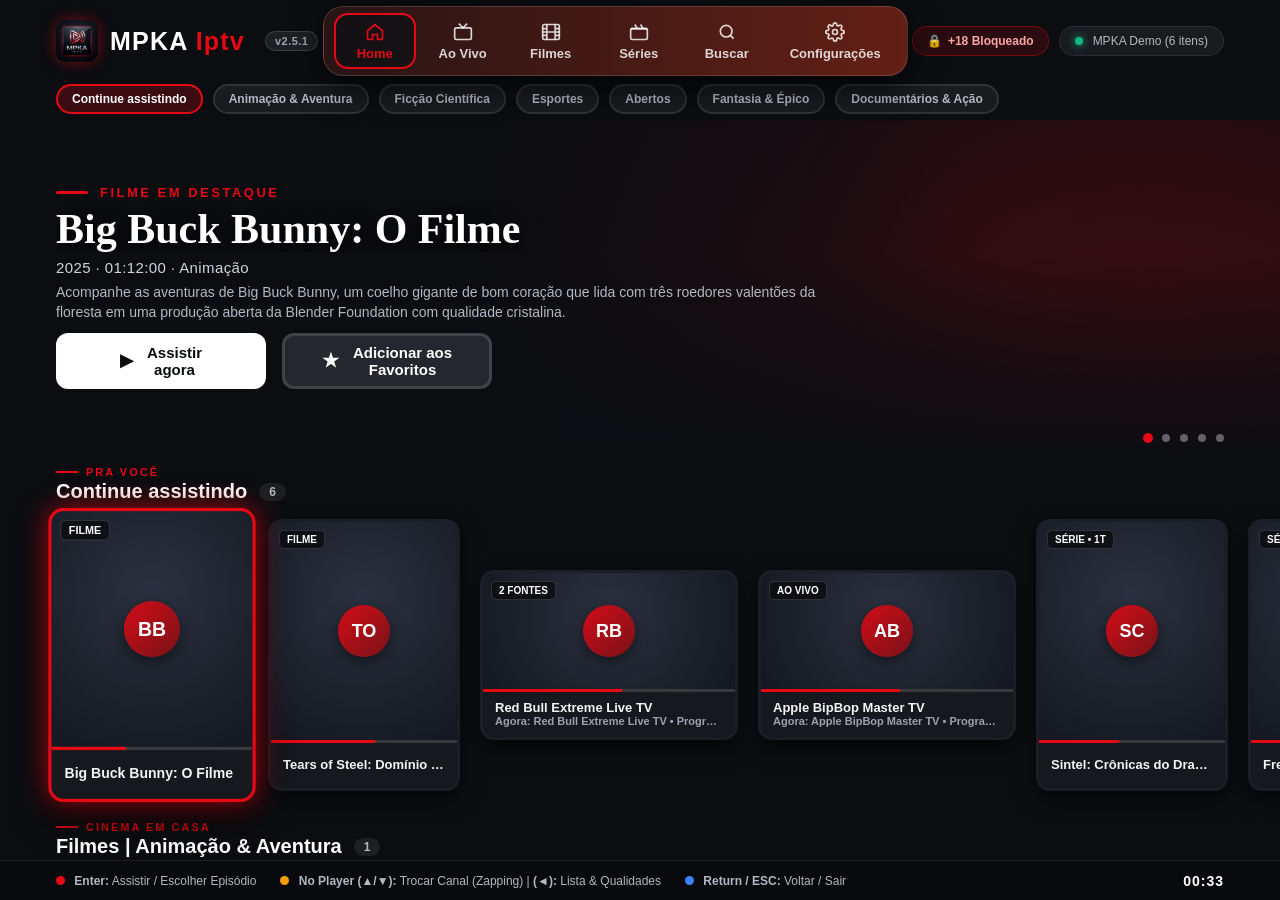
==== commit 45d2d3e7: "release(store): bump version to v2.5.1 for Samsung QA review" ====
--- a/index.html
+++ b/index.html
@@ -20,7 +20,7 @@
             <div class="brand">
                 <img src="icon.png" alt="MPKA Iptv" class="brand-icon-img" onerror="this.style.display='none'">
                 <span class="brand-logo">MPKA <span class="brand-accent">Iptv</span></span>
-                <span id="top-version-pill" class="top-version-pill">v2.5.0</span>
+                <span id="top-version-pill" class="top-version-pill">v2.5.1</span>
             </div>
 
             <!-- Pílula Central de Navegação (Home | Ao Vivo | Filmes | Séries | Buscar | Lista & PIN) -->
@@ -233,7 +233,7 @@
                     <p class="modal-subtitle">Use <strong>◄ / ►</strong> para trocar de aba e <strong>▲ / ▼</strong> + <strong>OK</strong> para selecionar os botões.</p>
                 </div>
                 <div class="settings-version-badges">
-                    <span id="settings-version-badge" class="modal-badge">Versão v2.5.0</span>
+                    <span id="settings-version-badge" class="modal-badge">Versão v2.5.1</span>
                     <span id="settings-ota-badge" class="modal-badge badge-ota">GitHub OTA Ativo</span>
                 </div>
             </div>
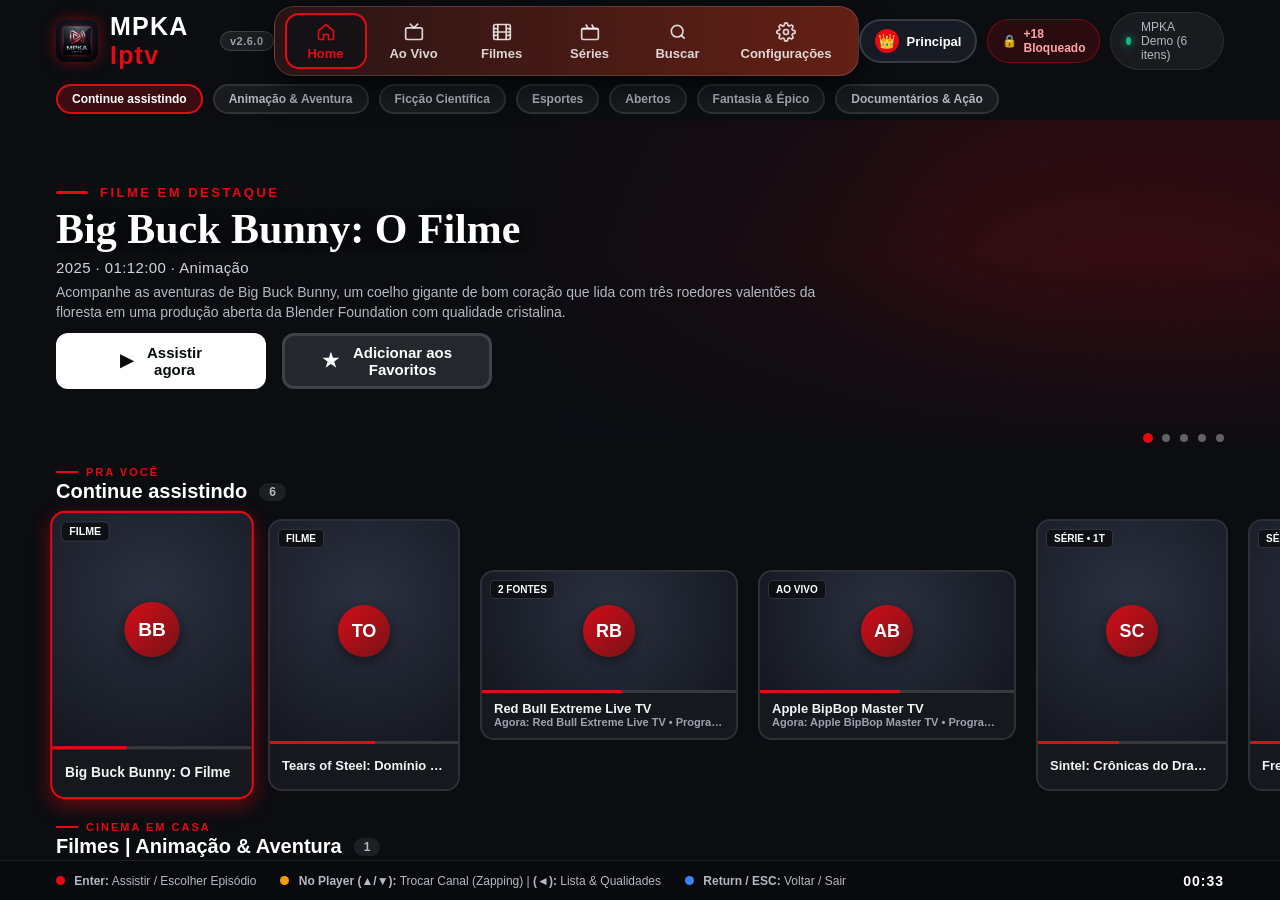
==== commit de6d4e48: "feat(v2.6.0): lightweight TV UI, user profiles with per-content restrictions, and Samsung Store Engl" ====
--- a/index.html
+++ b/index.html
@@ -20,7 +20,7 @@
             <div class="brand">
                 <img src="icon.png" alt="MPKA Iptv" class="brand-icon-img" onerror="this.style.display='none'">
                 <span class="brand-logo">MPKA <span class="brand-accent">Iptv</span></span>
-                <span id="top-version-pill" class="top-version-pill">v2.5.1</span>
+                <span id="top-version-pill" class="top-version-pill">v2.6.0</span>
             </div>
 
             <!-- Pílula Central de Navegação (Home | Ao Vivo | Filmes | Séries | Buscar | Lista & PIN) -->
@@ -74,6 +74,11 @@
             </nav>
 
             <div class="top-right-status">
+                <div id="profile-indicator" class="profile-indicator" title="Trocar ou Configurar Perfil de Usuário">
+                    <span id="profile-avatar-badge" class="profile-avatar-badge">👑</span>
+                    <span id="profile-active-name">Principal</span>
+                </div>
+
                 <div id="parental-badge" class="parental-badge" title="Status do Controle Parental (+18)">
                     <span id="parental-icon">🔒</span>
                     <span id="parental-status-text">+18 Bloqueado</span>
@@ -233,7 +238,7 @@
                     <p class="modal-subtitle">Use <strong>◄ / ►</strong> para trocar de aba e <strong>▲ / ▼</strong> + <strong>OK</strong> para selecionar os botões.</p>
                 </div>
                 <div class="settings-version-badges">
-                    <span id="settings-version-badge" class="modal-badge">Versão v2.5.1</span>
+                    <span id="settings-version-badge" class="modal-badge">Versão v2.6.0</span>
                     <span id="settings-ota-badge" class="modal-badge badge-ota">GitHub OTA Ativo</span>
                 </div>
             </div>
@@ -243,6 +248,7 @@
                 <button class="settings-tab-btn active" data-stab="update">🚀 1. Atualização & Rápido</button>
                 <button class="settings-tab-btn" data-stab="playlist">📺 2. Lista IPTV & EPG</button>
                 <button class="settings-tab-btn" data-stab="parental">🔞 3. Controle Parental (+18)</button>
+                <button class="settings-tab-btn" data-stab="profiles">👤 4. Perfis de Usuário</button>
             </div>
 
             <!-- ABA 1: ATUALIZAÇÃO GITHUB & AÇÕES RÁPIDAS (Botões grandes verticais) -->
@@ -372,14 +378,103 @@
                 </button>
             </div>
 
+            <!-- ABA 4: PERFIS DE USUÁRIO (Criar, Trocar e Restringir Conteúdos por Perfil) -->
+            <div id="stab-panel-profiles" class="settings-tab-panel hidden">
+                <button id="btn-open-profiles-modal" class="settings-big-btn settings-big-btn-primary">
+                    <span class="sbtn-left">
+                        <span class="sbtn-icon">👥</span>
+                        <span class="sbtn-texts">
+                            <strong>Trocar ou Gerenciar Perfis de Usuário</strong>
+                            <small>Escolha um perfil ativo ou edite quais seções e categorias cada usuário pode assistir</small>
+                        </span>
+                    </span>
+                    <span class="sbtn-badge">ABRIR PERFIS</span>
+                </button>
+
+                <button id="btn-create-new-profile-quick" class="settings-big-btn">
+                    <span class="sbtn-left">
+                        <span class="sbtn-icon">➕</span>
+                        <span class="sbtn-texts">
+                            <strong>Criar Novo Perfil de Usuário</strong>
+                            <small>Crie perfis (ex: Kids, Pai, Sala) habilitando ou bloqueando Ao Vivo, Filmes, Séries ou categorias</small>
+                        </span>
+                    </span>
+                    <span class="sbtn-badge">NOVO PERFIL</span>
+                </button>
+            </div>
+
             <div id="modal-feedback" class="modal-feedback">
-                Use ▲ / ▼ para escolher uma opção e pressione OK. Use ◄ / ► para alternar entre as 3 abas acima.
+                Use ▲ / ▼ para escolher uma opção e pressione OK. Use ◄ / ► para alternar entre as 4 abas acima.
             </div>
 
             <div class="modal-actions">
                 <button id="btn-close-modal" class="modal-btn modal-btn-ghost">
                     ✖ Fechar Configurações (Tecla Voltar)
                 </button>
+            </div>
+        </div>
+    </div>
+
+    <!-- MODAL SELETOR DE PERFIS DE USUÁRIO -->
+    <div id="profile-modal" class="modal-backdrop hidden" aria-hidden="true">
+        <div class="profile-dialog">
+            <span class="epg-modal-kicker">PERFIS DE USUÁRIO — MPKA IPTV</span>
+            <h2 class="modal-title" style="margin-top: 6px;">Quem está assistindo?</h2>
+            <p class="modal-subtitle">Use <strong>◄ / ►</strong> para escolher o perfil e pressione <strong>OK</strong> para ativar. Você também pode editar as permissões de conteúdo de cada perfil.</p>
+
+            <div id="profile-grid" class="profile-grid">
+                <!-- Preenchido dinamicamente por js/app.js -->
+            </div>
+
+            <div class="profile-modal-actions">
+                <button id="btn-profile-new" class="modal-btn modal-btn-primary">➕ Criar Novo Perfil</button>
+                <button id="btn-profile-edit-active" class="modal-btn modal-btn-secondary">⚙️ Editar / Restringir Conteúdo</button>
+                <button id="btn-profile-close" class="modal-btn modal-btn-ghost">Fechar (Voltar / ESC)</button>
+            </div>
+        </div>
+    </div>
+
+    <!-- MODAL EDITOR DE PERFIL E PERMISSÕES DE CONTEÚDO -->
+    <div id="profile-edit-modal" class="modal-backdrop hidden" aria-hidden="true">
+        <div class="profile-edit-dialog">
+            <div class="modal-header" style="margin-bottom: 14px;">
+                <div>
+                    <h2 id="profile-edit-title" class="modal-title">👤 Configurar Perfil</h2>
+                    <p class="modal-subtitle">Habilite ou desabilite seções inteiras e categorias específicas para este usuário.</p>
+                </div>
+            </div>
+
+            <label class="field-label" for="input-profile-name">Nome do Perfil</label>
+            <input type="text" id="input-profile-name" class="modal-input" placeholder="Ex: Kids, Pai, Visitante..." maxlength="20" autocomplete="off" />
+
+            <div class="profile-edit-row">
+                <button id="ptog-live" class="profile-toggle-btn" data-perm="allowLive">
+                    <span>📺 Canais Ao Vivo</span>
+                    <span class="profile-toggle-pill" id="ptog-live-pill">HABILITADO</span>
+                </button>
+                <button id="ptog-movies" class="profile-toggle-btn" data-perm="allowMovies">
+                    <span>🎬 Filmes (VOD)</span>
+                    <span class="profile-toggle-pill" id="ptog-movies-pill">HABILITADO</span>
+                </button>
+                <button id="ptog-series" class="profile-toggle-btn" data-perm="allowSeries">
+                    <span>🎞️ Séries & Novelas</span>
+                    <span class="profile-toggle-pill" id="ptog-series-pill">HABILITADO</span>
+                </button>
+                <button id="ptog-adult" class="profile-toggle-btn" data-perm="allowAdult">
+                    <span>🔞 Conteúdo Adulto (+18)</span>
+                    <span class="profile-toggle-pill" id="ptog-adult-pill">PERMITIDO</span>
+                </button>
+            </div>
+
+            <label class="field-label">Categorias Específicas (Pressione OK para Habilitar / Desabilitar uma categoria)</label>
+            <div id="profile-cats-box" class="profile-cats-box">
+                <!-- Preenchido dinamicamente por js/app.js -->
+            </div>
+
+            <div class="profile-modal-actions" style="justify-content: flex-end;">
+                <button id="btn-profile-delete" class="modal-btn modal-btn-ghost" style="color: #f87171;">🗑️ Excluir Perfil</button>
+                <button id="btn-profile-cancel" class="modal-btn modal-btn-ghost">Cancelar</button>
+                <button id="btn-profile-save" class="modal-btn modal-btn-primary">💾 Salvar Perfil</button>
             </div>
         </div>
     </div>
--- a/css/style.css
+++ b/css/style.css
@@ -108,7 +108,6 @@
     background: linear-gradient(90deg, rgba(45, 22, 22, 0.88) 0%, rgba(115, 36, 22, 0.85) 100%);
     border: 1px solid rgba(255, 255, 255, 0.14);
     box-shadow: 0 12px 32px rgba(0, 0, 0, 0.65);
-    backdrop-filter: blur(12px);
 }
 
 .nav-tab {
@@ -571,7 +570,6 @@
     background: rgba(45, 48, 56, 0.78);
     color: #ffffff;
     border-color: rgba(255, 255, 255, 0.12);
-    backdrop-filter: blur(8px);
 }
 
 .info-circle {
@@ -623,7 +621,6 @@
     inset: 0;
     z-index: 25;
     background: rgba(11, 13, 17, 0.82);
-    backdrop-filter: blur(6px);
     display: flex;
     flex-direction: column;
     align-items: center;
@@ -643,6 +640,7 @@
 }
 
 .category-row {
+    contain: layout style;
     display: flex;
     flex-direction: column;
     gap: 8px;
@@ -727,15 +725,15 @@
     flex-shrink: 0;
     border-radius: var(--radius-md);
     background-color: var(--bg-card);
-    border: 3px solid transparent;
+    border: 2px solid rgba(255, 255, 255, 0.08);
     position: relative;
     overflow: hidden;
     display: flex;
     flex-direction: column;
     justify-content: flex-end;
     cursor: pointer;
-    box-shadow: 0 8px 20px rgba(0, 0, 0, 0.55);
-    transition: transform var(--transition-fast), border-color var(--transition-fast), box-shadow var(--transition-fast);
+    contain: layout style;
+    transition: transform 0.14s ease-out, border-color 0.14s ease-out;
 }
 
 .channel-card.card-live {
@@ -744,9 +742,9 @@
 }
 
 .channel-card.focused {
-    transform: scale(1.08);
+    transform: scale(1.06);
     border-color: var(--accent-red);
-    box-shadow: 0 0 26px var(--accent-red-glow), 0 14px 32px rgba(0, 0, 0, 0.85);
+    box-shadow: 0 6px 18px rgba(229, 9, 20, 0.45);
     z-index: 10;
 }
 
@@ -757,17 +755,16 @@
     height: calc(100% - 48px);
     object-fit: cover;
     background: #14171f;
-    transition: filter 250ms ease;
 }
 
 .channel-card.card-live .card-poster-img {
     object-fit: contain;
     padding: 18px 24px;
-    background: radial-gradient(circle at center, #232834 0%, #151820 100%);
+    background: #181c26;
 }
 
 .channel-card.adult-locked .card-poster-img {
-    filter: blur(18px) brightness(0.35);
+    opacity: 0.14;
 }
 
 .card-lock-overlay {
@@ -1064,7 +1061,6 @@
     position: fixed;
     inset: 0;
     background: rgba(8, 10, 14, 0.88);
-    backdrop-filter: blur(8px);
     display: flex;
     align-items: center;
     justify-content: center;
@@ -1537,7 +1533,6 @@
     width: 410px;
     background: rgba(11, 13, 17, 0.94);
     border-right: 1px solid rgba(255, 255, 255, 0.14);
-    backdrop-filter: blur(14px);
     z-index: 220;
     display: flex;
     flex-direction: column;
@@ -2040,7 +2035,6 @@
     padding: 9px 24px;
     border-radius: 999px;
     background: rgba(255, 255, 255, 0.24);
-    backdrop-filter: blur(12px);
     border: 2px solid rgba(255, 255, 255, 0.16);
     color: #ffffff;
     font-size: 14px;
@@ -2065,3 +2059,209 @@
     border-color: #ffffff;
     box-shadow: 0 0 20px rgba(255, 255, 255, 0.55);
 }
+
+
+/* ==========================================================================
+   PERFIS DE USUÁRIO (SELETOR + EDITOR DE CONTEÚDO POR PERFIL)
+   ========================================================================== */
+.profile-indicator {
+    display: flex;
+    align-items: center;
+    gap: 8px;
+    padding: 8px 14px;
+    border-radius: 999px;
+    background: rgba(24, 29, 39, 0.92);
+    border: 2px solid rgba(255, 255, 255, 0.14);
+    color: #ffffff;
+    font-size: 13px;
+    font-weight: 700;
+    cursor: pointer;
+    transition: transform 0.14s ease, border-color 0.14s ease;
+}
+
+.profile-indicator.focused,
+.profile-indicator:hover {
+    border-color: var(--accent-red);
+    transform: scale(1.04);
+}
+
+.profile-avatar-badge {
+    width: 24px;
+    height: 24px;
+    border-radius: 50%;
+    display: inline-flex;
+    align-items: center;
+    justify-content: center;
+    font-size: 14px;
+    background: var(--accent-red);
+}
+
+.profile-dialog {
+    width: 1020px;
+    max-width: 92vw;
+    background: #12161f;
+    border: 1px solid rgba(255, 255, 255, 0.12);
+    border-radius: 20px;
+    padding: 36px 40px;
+    text-align: center;
+}
+
+.profile-grid {
+    display: flex;
+    flex-wrap: wrap;
+    justify-content: center;
+    gap: 24px;
+    margin: 28px 0 26px;
+}
+
+.profile-card {
+    width: 175px;
+    padding: 20px 14px;
+    border-radius: 16px;
+    background: #1a202d;
+    border: 3px solid rgba(255, 255, 255, 0.08);
+    display: flex;
+    flex-direction: column;
+    align-items: center;
+    gap: 10px;
+    cursor: pointer;
+    transition: transform 0.14s ease, border-color 0.14s ease;
+}
+
+.profile-card.focused {
+    transform: scale(1.07);
+    border-color: var(--accent-red);
+    background: #232a3b;
+}
+
+.profile-card.active-profile {
+    border-color: rgba(70, 211, 105, 0.65);
+}
+
+.profile-card.active-profile.focused {
+    border-color: var(--accent-red);
+}
+
+.profile-card-avatar {
+    width: 78px;
+    height: 78px;
+    border-radius: 16px;
+    display: flex;
+    align-items: center;
+    justify-content: center;
+    font-size: 38px;
+    color: #fff;
+}
+
+.profile-card-name {
+    font-size: 17px;
+    font-weight: 700;
+    color: #ffffff;
+    max-width: 100%;
+    overflow: hidden;
+    text-overflow: ellipsis;
+    white-space: nowrap;
+}
+
+.profile-card-meta {
+    font-size: 12px;
+    color: #9ca3af;
+}
+
+.profile-modal-actions {
+    display: flex;
+    justify-content: center;
+    gap: 16px;
+    flex-wrap: wrap;
+}
+
+.profile-edit-dialog {
+    width: 960px;
+    max-width: 94vw;
+    max-height: 90vh;
+    overflow-y: auto;
+    background: #12161f;
+    border: 1px solid rgba(255, 255, 255, 0.14);
+    border-radius: 20px;
+    padding: 28px 34px;
+    text-align: left;
+}
+
+.profile-edit-row {
+    display: grid;
+    grid-template-columns: 1fr 1fr;
+    gap: 14px;
+    margin-bottom: 16px;
+}
+
+.profile-toggle-btn {
+    display: flex;
+    align-items: center;
+    justify-content: space-between;
+    padding: 12px 16px;
+    border-radius: 12px;
+    background: #1b2130;
+    border: 2.5px solid rgba(255, 255, 255, 0.1);
+    color: #ffffff;
+    font-size: 14px;
+    font-weight: 600;
+    cursor: pointer;
+    transition: border-color 0.14s ease, transform 0.14s ease;
+}
+
+.profile-toggle-btn.focused {
+    border-color: var(--accent-red);
+    transform: scale(1.02);
+}
+
+.profile-toggle-pill {
+    padding: 4px 10px;
+    border-radius: 999px;
+    font-size: 11px;
+    font-weight: 800;
+    background: rgba(70, 211, 105, 0.2);
+    color: #46d369;
+}
+
+.profile-toggle-pill.off {
+    background: rgba(239, 68, 68, 0.2);
+    color: #f87171;
+}
+
+.profile-cats-box {
+    max-height: 220px;
+    overflow-y: auto;
+    background: #0d1017;
+    border: 1px solid rgba(255, 255, 255, 0.08);
+    border-radius: 12px;
+    padding: 10px;
+    display: grid;
+    grid-template-columns: repeat(3, 1fr);
+    gap: 8px;
+    margin-bottom: 18px;
+}
+
+.profile-cat-item {
+    display: flex;
+    align-items: center;
+    justify-content: space-between;
+    padding: 8px 10px;
+    border-radius: 8px;
+    background: #181e2b;
+    border: 2px solid transparent;
+    color: #e5e7eb;
+    font-size: 12px;
+    font-weight: 600;
+    cursor: pointer;
+}
+
+.profile-cat-item.focused {
+    border-color: var(--accent-red);
+    background: #232b3d;
+}
+
+.profile-cat-item.blocked {
+    opacity: 0.55;
+    text-decoration: line-through;
+    color: #f87171;
+}
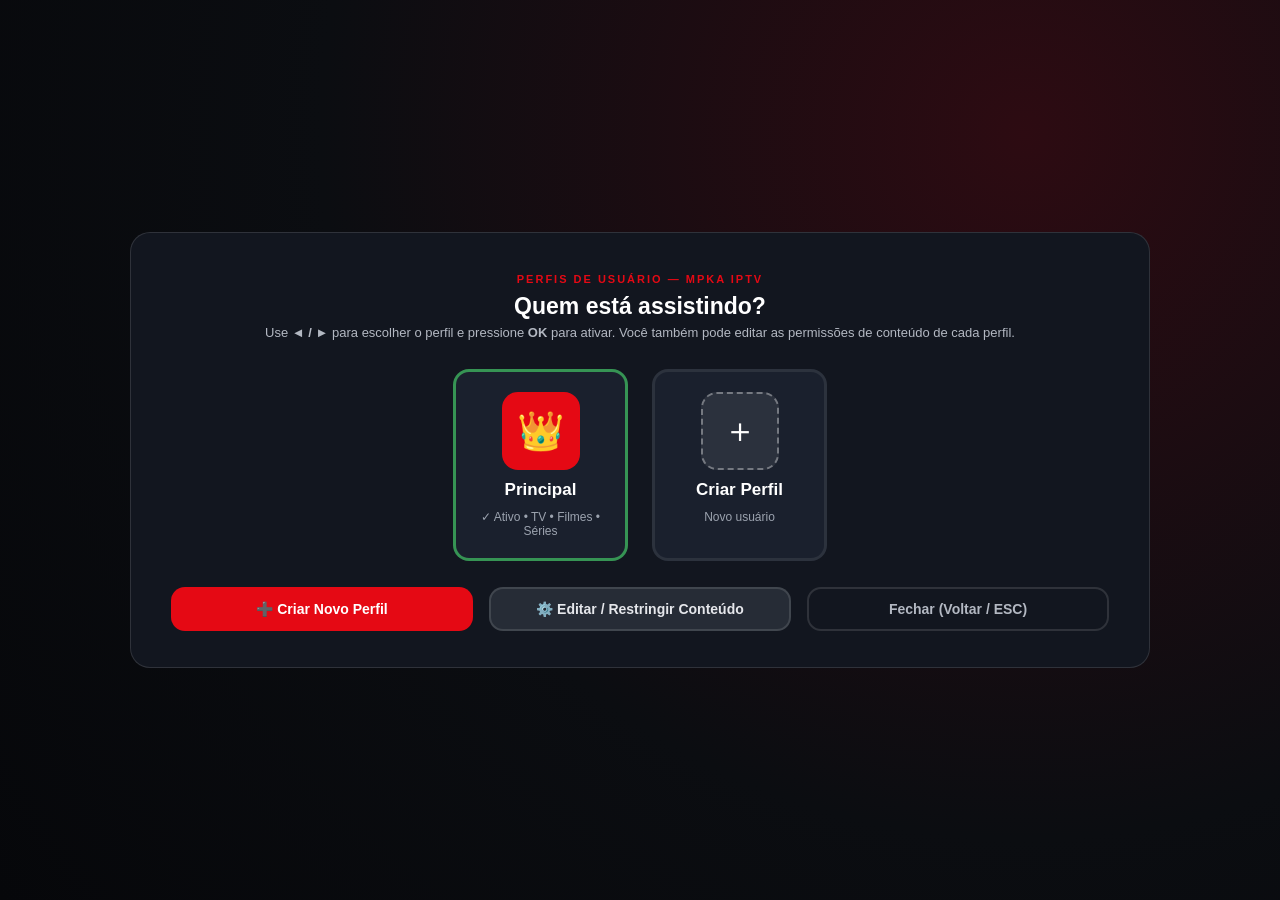
==== commit eaf81da5: "fix(profiles): opaque Netflix-style backdrop and built-in remote OSK for profile naming" ====
--- a/index.html
+++ b/index.html
@@ -300,6 +300,17 @@
 
             <!-- ABA 2: CONFIGURAR LISTA IPTV & EPG (1 item por linha) -->
             <div id="stab-panel-playlist" class="settings-tab-panel hidden">
+                <button id="btn-open-pair-modal" class="settings-big-btn settings-big-btn-primary">
+                    <span class="sbtn-left">
+                        <span class="sbtn-icon">📱</span>
+                        <span class="sbtn-texts">
+                            <strong>Gerar Código Temporário (Enviar pelo Celular/PC)</strong>
+                            <small>Receba o endereço da lista sem precisar digitar no controle remoto (estilo SS-IPTV)</small>
+                        </span>
+                    </span>
+                    <span class="sbtn-badge">GERAR CÓDIGO</span>
+                </button>
+
                 <label class="field-label" for="input-m3u-url">1. URL da Lista IPTV (.m3u, .m3u8 ou link curto SS-IPTV / Xtream)</label>
                 <input
                     type="url"
@@ -444,8 +455,9 @@
                 </div>
             </div>
 
-            <label class="field-label" for="input-profile-name">Nome do Perfil</label>
-            <input type="text" id="input-profile-name" class="modal-input" placeholder="Ex: Kids, Pai, Visitante..." maxlength="20" autocomplete="off" />
+            <label class="field-label" for="input-profile-name">Nome do Perfil (use o teclado abaixo com o controle)</label>
+            <input type="text" id="input-profile-name" class="modal-input" placeholder="Ex: Kids, Pai, Visitante..." maxlength="20" autocomplete="off" readonly />
+            <div id="profile-osk" class="profile-osk"></div>
 
             <div class="profile-edit-row">
                 <button id="ptog-live" class="profile-toggle-btn" data-perm="allowLive">
@@ -475,6 +487,39 @@
                 <button id="btn-profile-delete" class="modal-btn modal-btn-ghost" style="color: #f87171;">🗑️ Excluir Perfil</button>
                 <button id="btn-profile-cancel" class="modal-btn modal-btn-ghost">Cancelar</button>
                 <button id="btn-profile-save" class="modal-btn modal-btn-primary">💾 Salvar Perfil</button>
+            </div>
+        </div>
+    </div>
+
+    <!-- MODAL DE PAREAMENTO POR CÓDIGO TEMPORÁRIO (ESTILO SS-IPTV) -->
+    <div id="pair-modal" class="modal-backdrop hidden" aria-hidden="true">
+        <div class="pair-dialog">
+            <span class="epg-modal-kicker">ENVIAR LISTA PELO CELULAR OU PC</span>
+            <h2 class="modal-title" style="margin-top: 6px;">Código Temporário da TV</h2>
+            <p class="modal-subtitle">
+                Aponte a câmera do celular para o QR Code ou acesse pelo navegador:<br>
+                <strong style="color: #ffffff; font-size: 16px;">https://mp-lavi.github.io/mpka-iptv/pair.html</strong>
+            </p>
+
+            <div class="pair-content-row">
+                <div class="pair-code-card">
+                    <span class="pair-code-label">SEU CÓDIGO TEMPORÁRIO</span>
+                    <div id="pair-code-display" class="pair-code-display">000000</div>
+                    <span id="pair-timer-text" class="pair-timer-text">Expira em 05:00</span>
+                </div>
+
+                <div class="pair-qr-box">
+                    <img id="pair-qr-img" class="pair-qr-img" src="" alt="QR Code de Pareamento" />
+                </div>
+            </div>
+
+            <div id="pair-status-msg" class="pair-status-msg">
+                ⏳ Aguardando você enviar a lista pelo site...
+            </div>
+
+            <div class="profile-modal-actions" style="margin-top: 20px;">
+                <button id="btn-pair-new-code" class="modal-btn modal-btn-secondary">🔄 Gerar Novo Código</button>
+                <button id="btn-pair-close" class="modal-btn modal-btn-primary">Fechar (Voltar / ESC)</button>
             </div>
         </div>
     </div>
--- a/css/style.css
+++ b/css/style.css
@@ -2265,3 +2265,147 @@
     text-decoration: line-through;
     color: #f87171;
 }
+
+
+/* ==========================================================================
+   MODAL DE PAREAMENTO POR CÓDIGO TEMPORÁRIO (ESTILO SS-IPTV)
+   ========================================================================== */
+.pair-dialog {
+    width: 780px;
+    max-width: 92vw;
+    background: #12161f;
+    border: 1px solid rgba(255, 255, 255, 0.14);
+    border-radius: 20px;
+    padding: 34px 40px;
+    text-align: center;
+}
+
+.pair-content-row {
+    display: flex;
+    align-items: center;
+    justify-content: center;
+    gap: 32px;
+    margin: 24px 0;
+}
+
+.pair-code-card {
+    background: #1a202d;
+    border: 2px solid var(--accent-red);
+    border-radius: 16px;
+    padding: 24px 36px;
+    display: flex;
+    flex-direction: column;
+    align-items: center;
+    gap: 8px;
+}
+
+.pair-code-label {
+    font-size: 12px;
+    font-weight: 800;
+    letter-spacing: 1.5px;
+    color: #9ca3af;
+}
+
+.pair-code-display {
+    font-size: 54px;
+    font-weight: 900;
+    letter-spacing: 10px;
+    color: #ffffff;
+}
+
+.pair-timer-text {
+    font-size: 13px;
+    color: #f59e0b;
+    font-weight: 600;
+}
+
+.pair-qr-box {
+    background: #ffffff;
+    padding: 12px;
+    border-radius: 14px;
+    display: flex;
+    align-items: center;
+    justify-content: center;
+}
+
+.pair-qr-img {
+    width: 170px;
+    height: 170px;
+    display: block;
+}
+
+.pair-status-msg {
+    padding: 12px 18px;
+    border-radius: 10px;
+    background: rgba(59, 130, 246, 0.14);
+    border: 1px solid rgba(59, 130, 246, 0.35);
+    color: #93c5fd;
+    font-size: 15px;
+    font-weight: 600;
+}
+
+.pair-status-msg.success {
+    background: rgba(16, 185, 129, 0.16);
+    border-color: rgba(16, 185, 129, 0.45);
+    color: #6ee7b7;
+}
+
+.parental-badge {
+    cursor: pointer;
+    border: 2px solid transparent;
+    transition: transform 0.14s ease, border-color 0.14s ease;
+}
+
+.parental-badge.focused,
+.parental-badge:hover {
+    border-color: #ffffff;
+    transform: scale(1.05);
+}
+
+.profile-card-add .profile-card-avatar {
+    background: rgba(255, 255, 255, 0.08);
+    border: 2px dashed rgba(255, 255, 255, 0.35);
+    color: #ffffff;
+    font-size: 34px;
+}
+
+/* Fundo opaco estilo Netflix para a tela de Perfis (cobre 100% o catálogo atrás) */
+#profile-modal,
+#profile-edit-modal {
+    background: radial-gradient(circle at 80% 15%, #2d0b12 0%, #0b0d11 55%, #06070a 100%);
+}
+
+.profile-osk {
+    display: flex;
+    flex-wrap: wrap;
+    gap: 6px;
+    margin: -8px 0 16px;
+    padding: 10px;
+    background: #0b0e14;
+    border: 1px solid rgba(255, 255, 255, 0.08);
+    border-radius: 12px;
+}
+
+.profile-osk-key {
+    min-width: 34px;
+    height: 32px;
+    padding: 0 8px;
+    border-radius: 6px;
+    background: #1b2130;
+    border: 2px solid transparent;
+    color: #ffffff;
+    font-size: 13px;
+    font-weight: 700;
+    cursor: pointer;
+}
+
+.profile-osk-key.focused {
+    border-color: var(--accent-red);
+    background: #2b3347;
+    transform: scale(1.08);
+}
+
+.profile-osk-key.wide {
+    min-width: 72px;
+    background: #252c3d;
+}
